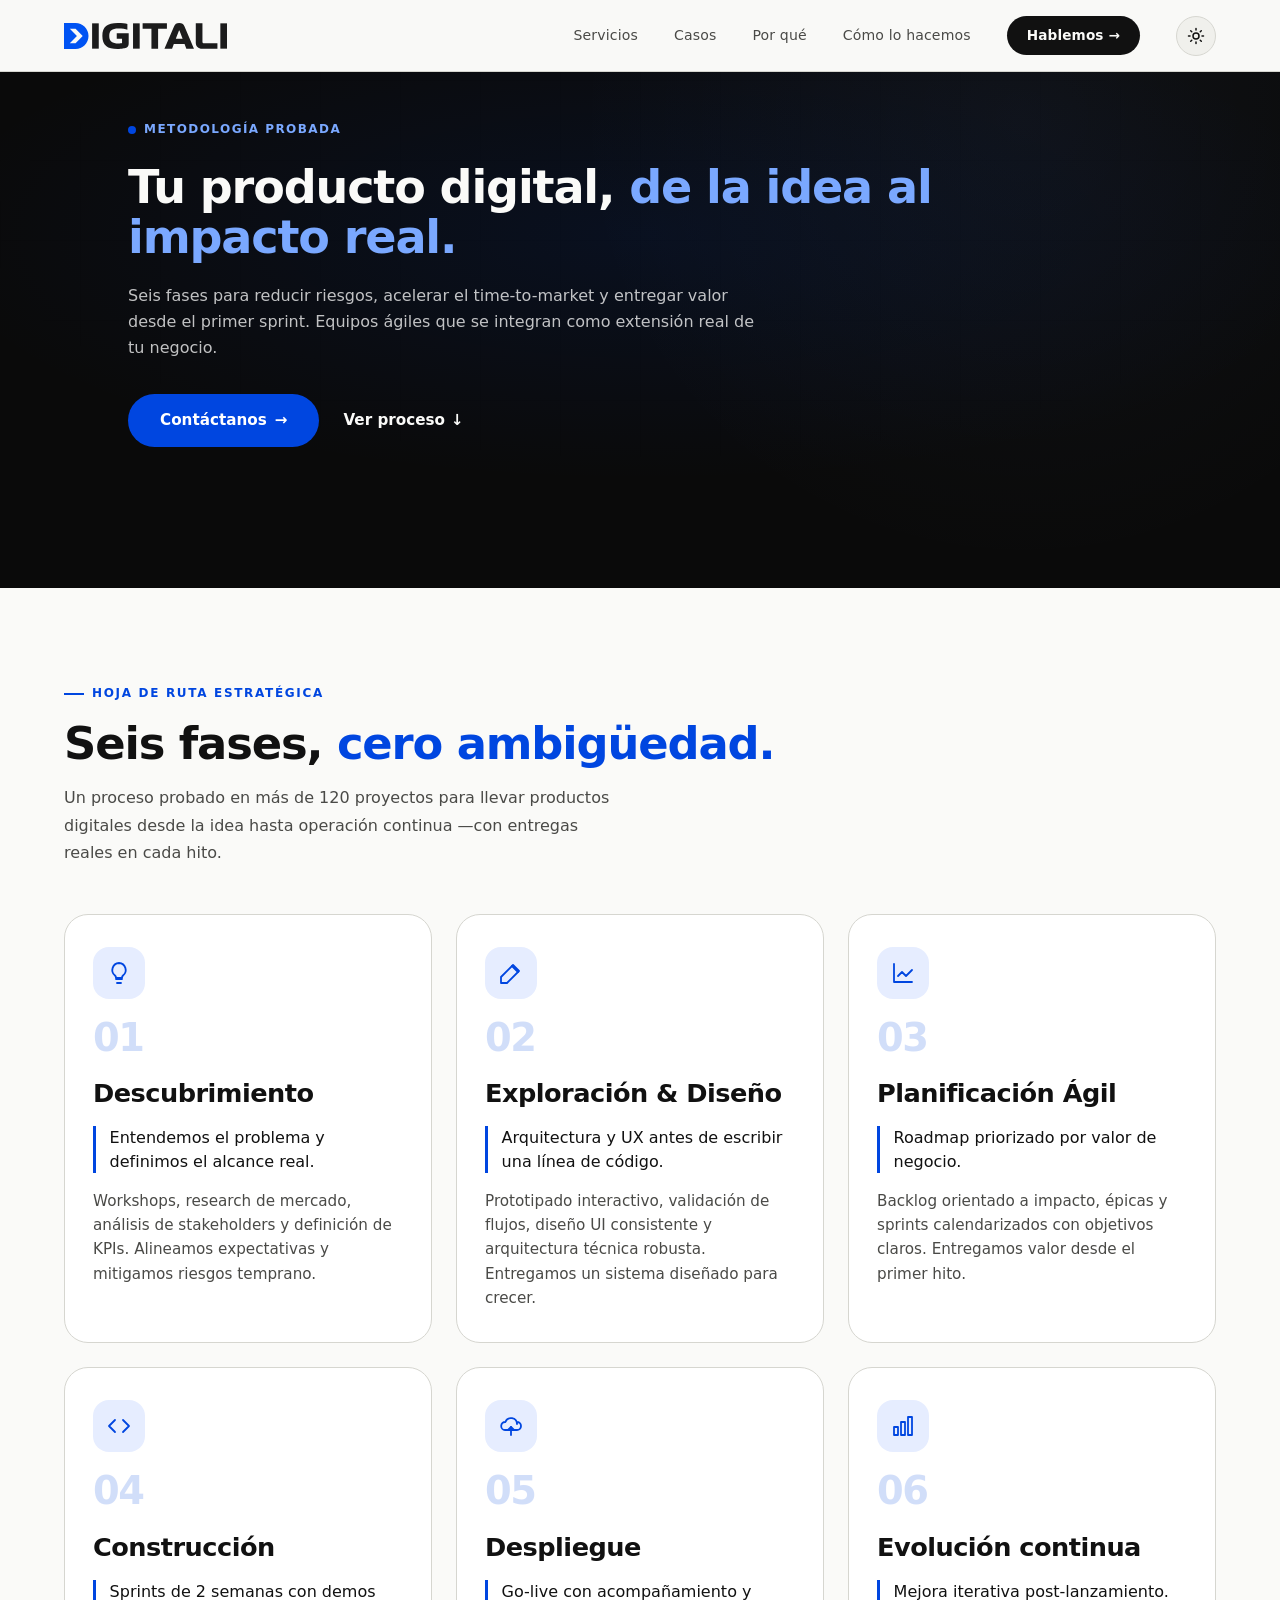
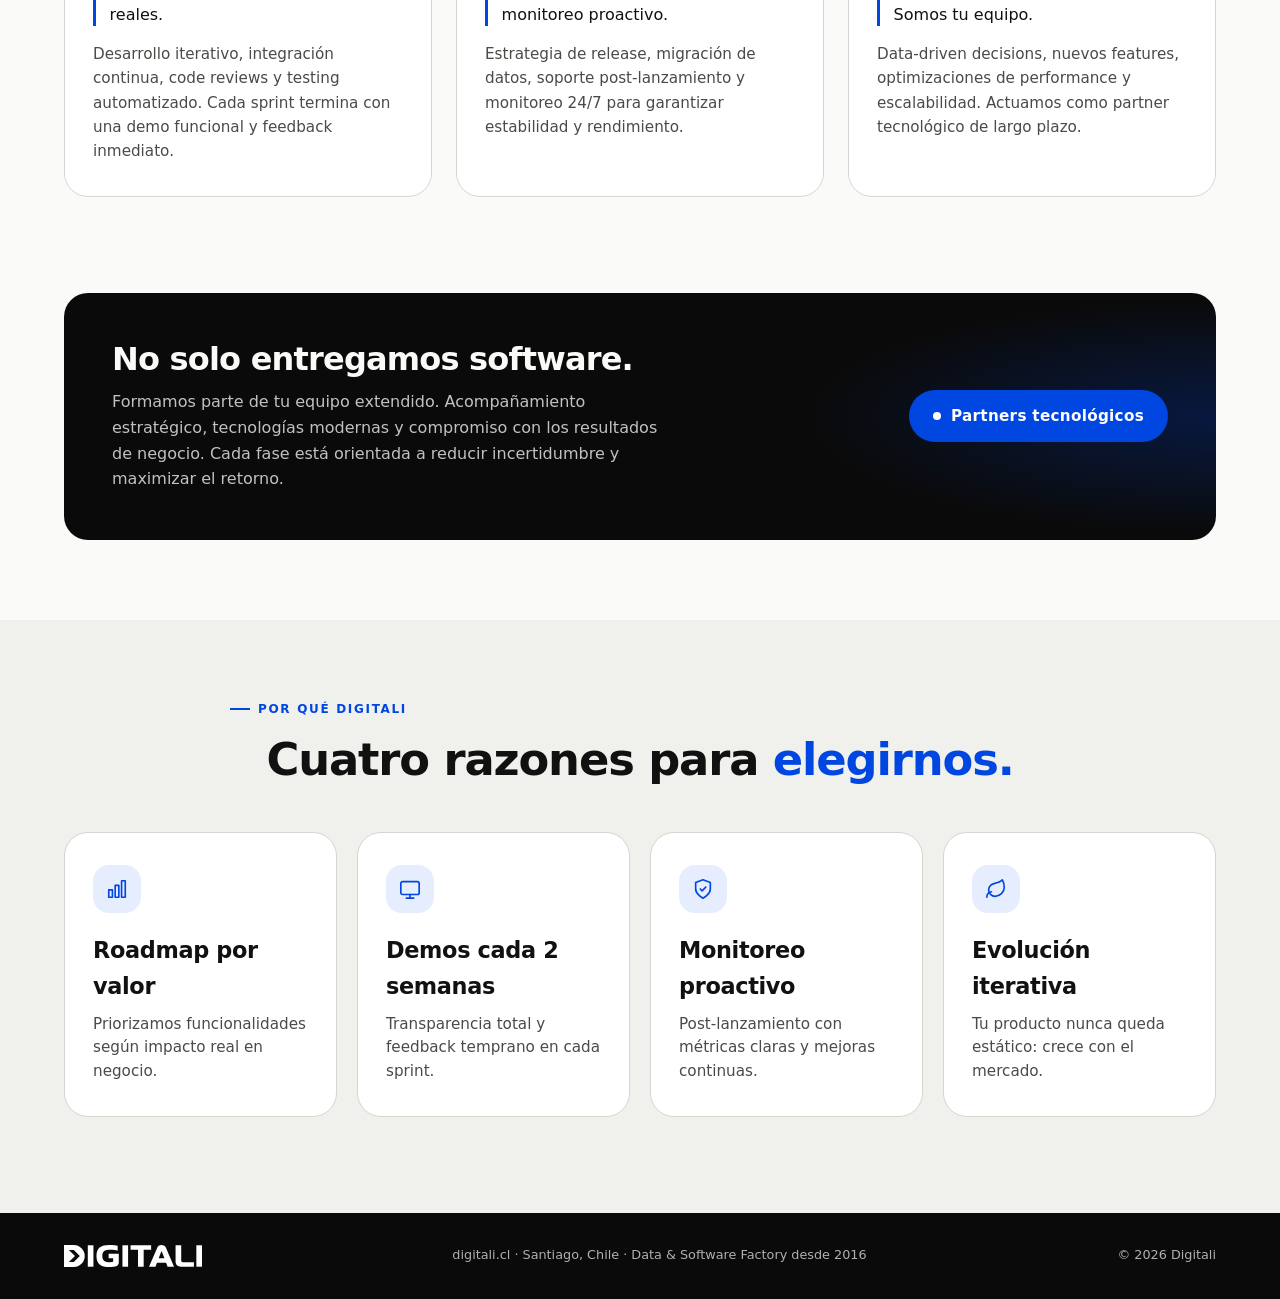
==== how-we-do-it.html @ 553aa3db "add-pages" ====
<!DOCTYPE html>
<html lang="es" data-theme="light">

<head>
  <meta charset="UTF-8">
  <meta name="viewport" content="width=device-width, initial-scale=1.0">

  <title>Cómo lo hacemos · Digitali</title>
  <meta name="description"
    content="Metodología probada de 6 fases para llevar tu producto digital de la idea al impacto real. Reducimos riesgos, aceleramos time-to-market y entregamos valor desde el primer sprint.">
  <meta property="og:title" content="Cómo lo hacemos · Digitali">
  <meta property="og:description"
    content="Seis fases para convertir tu idea en un producto digital escalable, centrado en el usuario y alineado con el negocio.">
  <meta property="og:type" content="website">
  <meta property="og:url" content="https://digitali.cl/how-we-do-it.html">
  <meta property="og:site_name" content="Digitali">
  <meta property="og:locale" content="es_CL">
  <meta property="og:image" content="https://digitali.cl/assets/og-image.png">
  <meta name="twitter:card" content="summary_large_image">
  <meta name="robots" content="index, follow, max-image-preview:large">
  <meta name="theme-color" content="#0046E0">
  <link rel="canonical" href="https://digitali.cl/how-we-do-it.html">

  <script type="application/ld+json">
  {
    "@context": "https://schema.org",
    "@type": "HowTo",
    "name": "Cómo lo hacemos · Digitali",
    "description": "Metodología de 6 fases para llevar productos digitales de la idea al impacto real.",
    "step": [
      { "@type": "HowToStep", "name": "Descubrimiento", "text": "Entendemos el problema y definimos el alcance real." },
      { "@type": "HowToStep", "name": "Exploración & Diseño", "text": "Arquitectura y UX antes de escribir una línea de código." },
      { "@type": "HowToStep", "name": "Planificación Ágil", "text": "Roadmap priorizado por valor de negocio." },
      { "@type": "HowToStep", "name": "Construcción", "text": "Sprints de 2 semanas con demos reales." },
      { "@type": "HowToStep", "name": "Despliegue", "text": "Go-live con acompañamiento y monitoreo proactivo." },
      { "@type": "HowToStep", "name": "Evolución continua", "text": "Mejora iterativa post-lanzamiento." }
    ]
  }
  </script>

  <link rel="preload" as="image" type="image/svg+xml" href="assets/digitali-logo.svg" fetchpriority="high">
  <link rel="stylesheet" href="css/tokens.css">
  <link rel="stylesheet" href="css/style.css">
  <link rel="stylesheet" href="css/vertical.css">
  <link rel="stylesheet" href="css/how-we-do-it.css">
  <link rel="icon" type="image/svg+xml" href="assets/favicon.svg">
</head>

<body>

  <a href="#main" class="skip-link">Saltar al contenido principal</a>

  <!-- Shared nav + mobile menu (injected by js/partials.js) -->
  <div data-include="header"></div>

  <main id="main">

    <!-- BANNER -->
    <section id="method-hero" class="vertical-banner vertical-banner--method" aria-labelledby="vertical-hero-title">
      <div class="vertical-hero-bg" aria-hidden="true"></div>
      <div class="vertical-hero-grid-lines" aria-hidden="true"></div>

      <div class="vertical-hero-content">
        <nav class="vertical-breadcrumb" aria-label="Ruta de navegación">
          <a href="index.html">Inicio</a>
          <span class="vertical-breadcrumb-sep" aria-hidden="true">/</span>
          <span class="vertical-breadcrumb-current" aria-current="page">Cómo lo hacemos</span>
        </nav>

        <div class="vertical-banner-main">
          <span class="vertical-tag">
            <span class="vertical-tag-dot" aria-hidden="true"></span>
            Metodología probada
          </span>
          <h1 id="vertical-hero-title" class="vertical-hero-title">
            Tu producto digital, <em>de la idea al impacto real.</em>
          </h1>
          <p class="vertical-hero-sub">
            Seis fases para reducir riesgos, acelerar el time-to-market y entregar valor desde el
            primer sprint. Equipos ágiles que se integran como extensión real de tu negocio.
          </p>
          <div class="vertical-hero-actions">
            <a href="index.html#cta" class="btn-primary">Contáctanos<span aria-hidden="true"> →</span></a>
            <a href="#method-process" class="btn-ghost">Ver proceso<span aria-hidden="true"> ↓</span></a>
          </div>
        </div>
      </div>
    </section>

    <!-- PROCESS · 6 fases -->
    <section id="method-process" aria-labelledby="method-process-title">
      <div class="method-section-header">
        <div class="section-eyebrow">Hoja de ruta estratégica</div>
        <h2 id="method-process-title" class="section-title">Seis fases, <em>cero ambigüedad.</em></h2>
        <p class="section-sub">Un proceso probado en más de 120 proyectos para llevar productos digitales desde la idea hasta operación continua —con entregas reales en cada hito.</p>
      </div>

      <div class="method-process-grid">
        <article class="method-process-card">
          <div class="method-process-icon" aria-hidden="true">
            <svg viewBox="0 0 24 24" fill="none" stroke="currentColor" stroke-width="1.8" stroke-linecap="round" stroke-linejoin="round">
              <path d="M9 18h6M10 22h4M12 2a7 7 0 0 0-4 12.5c.7.6 1 1.5 1 2.5h6c0-1 .3-1.9 1-2.5A7 7 0 0 0 12 2z"/>
            </svg>
          </div>
          <div class="method-process-num">01</div>
          <h3 class="method-process-title">Descubrimiento</h3>
          <p class="method-process-desc">Entendemos el problema y definimos el alcance real.</p>
          <p class="method-process-detail">Workshops, research de mercado, análisis de stakeholders y definición de KPIs. Alineamos expectativas y mitigamos riesgos temprano.</p>
        </article>

        <article class="method-process-card">
          <div class="method-process-icon" aria-hidden="true">
            <svg viewBox="0 0 24 24" fill="none" stroke="currentColor" stroke-width="1.8" stroke-linecap="round" stroke-linejoin="round">
              <path d="M14 4l6 6-12 12H2v-6L14 4z"/>
              <path d="M13 5l6 6"/>
            </svg>
          </div>
          <div class="method-process-num">02</div>
          <h3 class="method-process-title">Exploración &amp; Diseño</h3>
          <p class="method-process-desc">Arquitectura y UX antes de escribir una línea de código.</p>
          <p class="method-process-detail">Prototipado interactivo, validación de flujos, diseño UI consistente y arquitectura técnica robusta. Entregamos un sistema diseñado para crecer.</p>
        </article>

        <article class="method-process-card">
          <div class="method-process-icon" aria-hidden="true">
            <svg viewBox="0 0 24 24" fill="none" stroke="currentColor" stroke-width="1.8" stroke-linecap="round" stroke-linejoin="round">
              <path d="M3 3v18h18"/>
              <path d="M7 15l4-4 4 4 6-6"/>
            </svg>
          </div>
          <div class="method-process-num">03</div>
          <h3 class="method-process-title">Planificación Ágil</h3>
          <p class="method-process-desc">Roadmap priorizado por valor de negocio.</p>
          <p class="method-process-detail">Backlog orientado a impacto, épicas y sprints calendarizados con objetivos claros. Entregamos valor desde el primer hito.</p>
        </article>

        <article class="method-process-card">
          <div class="method-process-icon" aria-hidden="true">
            <svg viewBox="0 0 24 24" fill="none" stroke="currentColor" stroke-width="1.8" stroke-linecap="round" stroke-linejoin="round">
              <polyline points="16 18 22 12 16 6"/>
              <polyline points="8 6 2 12 8 18"/>
            </svg>
          </div>
          <div class="method-process-num">04</div>
          <h3 class="method-process-title">Construcción</h3>
          <p class="method-process-desc">Sprints de 2 semanas con demos reales.</p>
          <p class="method-process-detail">Desarrollo iterativo, integración continua, code reviews y testing automatizado. Cada sprint termina con una demo funcional y feedback inmediato.</p>
        </article>

        <article class="method-process-card">
          <div class="method-process-icon" aria-hidden="true">
            <svg viewBox="0 0 24 24" fill="none" stroke="currentColor" stroke-width="1.8" stroke-linecap="round" stroke-linejoin="round">
              <path d="M18 10a6 6 0 0 0-11.6-2A4 4 0 0 0 6 16h12a4 4 0 0 0 0-8z"/>
              <polyline points="12 13 12 21"/>
              <polyline points="9 16 12 13 15 16"/>
            </svg>
          </div>
          <div class="method-process-num">05</div>
          <h3 class="method-process-title">Despliegue</h3>
          <p class="method-process-desc">Go-live con acompañamiento y monitoreo proactivo.</p>
          <p class="method-process-detail">Estrategia de release, migración de datos, soporte post-lanzamiento y monitoreo 24/7 para garantizar estabilidad y rendimiento.</p>
        </article>

        <article class="method-process-card">
          <div class="method-process-icon" aria-hidden="true">
            <svg viewBox="0 0 24 24" fill="none" stroke="currentColor" stroke-width="1.8" stroke-linecap="round" stroke-linejoin="round">
              <rect x="3" y="13" width="4" height="8"/>
              <rect x="10" y="8" width="4" height="13"/>
              <rect x="17" y="3" width="4" height="18"/>
            </svg>
          </div>
          <div class="method-process-num">06</div>
          <h3 class="method-process-title">Evolución continua</h3>
          <p class="method-process-desc">Mejora iterativa post-lanzamiento. Somos tu equipo.</p>
          <p class="method-process-detail">Data-driven decisions, nuevos features, optimizaciones de performance y escalabilidad. Actuamos como partner tecnológico de largo plazo.</p>
        </article>
      </div>
    </section>

    <!-- PARTNERS / EXTENDED TEAM -->
    <section id="method-partners" aria-labelledby="method-partners-title">
      <div class="method-partners-card">
        <div class="method-partners-text">
          <h2 id="method-partners-title" class="method-partners-title">
            No solo entregamos software.
          </h2>
          <p class="method-partners-desc">
            Formamos parte de tu equipo extendido. Acompañamiento estratégico, tecnologías modernas y
            compromiso con los resultados de negocio. Cada fase está orientada a reducir incertidumbre
            y maximizar el retorno.
          </p>
        </div>
        <div class="method-partners-badge">
          <span class="method-partners-badge-dot" aria-hidden="true"></span>
          Partners tecnológicos
        </div>
      </div>
    </section>

    <!-- WHY DIGITALI -->
    <section id="method-why" aria-labelledby="method-why-title">
      <div class="method-section-header method-section-header--centered">
        <div class="section-eyebrow">Por qué Digitali</div>
        <h2 id="method-why-title" class="section-title">Cuatro razones para <em>elegirnos.</em></h2>
      </div>

      <div class="method-why-grid">
        <article class="method-why-card">
          <div class="method-why-icon" aria-hidden="true">
            <svg viewBox="0 0 24 24" fill="none" stroke="currentColor" stroke-width="1.8" stroke-linecap="round" stroke-linejoin="round">
              <rect x="3" y="13" width="4" height="8"/>
              <rect x="10" y="8" width="4" height="13"/>
              <rect x="17" y="3" width="4" height="18"/>
            </svg>
          </div>
          <h3 class="method-why-title-card">Roadmap por valor</h3>
          <p class="method-why-desc">Priorizamos funcionalidades según impacto real en negocio.</p>
        </article>

        <article class="method-why-card">
          <div class="method-why-icon" aria-hidden="true">
            <svg viewBox="0 0 24 24" fill="none" stroke="currentColor" stroke-width="1.8" stroke-linecap="round" stroke-linejoin="round">
              <rect x="2" y="4" width="20" height="14" rx="2"/>
              <path d="M8 22h8M12 18v4"/>
            </svg>
          </div>
          <h3 class="method-why-title-card">Demos cada 2 semanas</h3>
          <p class="method-why-desc">Transparencia total y feedback temprano en cada sprint.</p>
        </article>

        <article class="method-why-card">
          <div class="method-why-icon" aria-hidden="true">
            <svg viewBox="0 0 24 24" fill="none" stroke="currentColor" stroke-width="1.8" stroke-linecap="round" stroke-linejoin="round">
              <path d="M12 22s8-4 8-10V5l-8-3-8 3v7c0 6 8 10 8 10z"/>
              <path d="M9 12l2 2 4-4"/>
            </svg>
          </div>
          <h3 class="method-why-title-card">Monitoreo proactivo</h3>
          <p class="method-why-desc">Post-lanzamiento con métricas claras y mejoras continuas.</p>
        </article>

        <article class="method-why-card">
          <div class="method-why-icon" aria-hidden="true">
            <svg viewBox="0 0 24 24" fill="none" stroke="currentColor" stroke-width="1.8" stroke-linecap="round" stroke-linejoin="round">
              <path d="M11 20A7 7 0 0 1 9.8 6.1C15.5 5 17 4.48 19 2c1 2 2 4.18 2 8 0 5.5-4.78 10-10 10z"/>
              <path d="M2 21c0-3 1.85-5.36 5.08-6"/>
            </svg>
          </div>
          <h3 class="method-why-title-card">Evolución iterativa</h3>
          <p class="method-why-desc">Tu producto nunca queda estático: crece con el mercado.</p>
        </article>
      </div>
    </section>

  </main>

  <!-- Shared footer (injected by js/partials.js) -->
  <div data-include="footer"></div>

  <script src="js/partials.js"></script>
  <script src="js/script.js"></script>
</body>

</html>
---- css/tokens.css ----
/* ============================================
   DESIGN TOKENS
   Single source of truth for colors, typography,
   spacing, radii and shadows.
   ============================================ */

/* ── TYPOGRAPHY: Avenir Next con fallback de sistema ── */
@font-face {
  font-family: 'Avenir Next';
  src: local('Avenir Next'), local('AvenirNext-Regular');
  font-weight: 400;
  font-style: normal;
  font-display: swap;
}

@font-face {
  font-family: 'Avenir Next';
  src: local('Avenir Next Medium'), local('AvenirNext-Medium');
  font-weight: 500;
  font-style: normal;
  font-display: swap;
}

@font-face {
  font-family: 'Avenir Next';
  src: local('Avenir Next Demi Bold'), local('AvenirNext-DemiBold');
  font-weight: 600;
  font-style: normal;
  font-display: swap;
}

@font-face {
  font-family: 'Avenir Next';
  src: local('Avenir Next Bold'), local('AvenirNext-Bold');
  font-weight: 700;
  font-style: normal;
  font-display: swap;
}

@font-face {
  font-family: 'Avenir Next';
  src: local('Avenir Next Heavy'), local('AvenirNext-Heavy');
  font-weight: 800;
  font-style: normal;
  font-display: swap;
}

/* ── LIGHT THEME (default) — WCAG AA compliant ── */
:root,
[data-theme="light"] {
  /* Colors · surfaces */
  --bg-primary: #FAFAF8;
  --bg-secondary: #F0F0EC;
  --bg-tertiary: #FFFFFF;
  --bg-inverse: #0A0A0A;
  --bg-inverse-elevated: #1F1F1F;

  /* Colors · text */
  --text-primary: #111111;
  --text-secondary: #4A4A47;
  --text-tertiary: #6D6D69;
  --text-on-inverse: #FAFAF8;
  --text-on-inverse-strong: #FFFFFF;
  --text-on-inverse-faint: rgba(255, 255, 255, 0.75);
  --text-on-inverse-muted: rgba(255, 255, 255, 0.68);
  --text-on-inverse-subtle: rgba(255, 255, 255, 0.65);

  /* Colors · borders */
  --border: #D6D6D0;
  --border-on-inverse: rgba(255, 255, 255, 0.14);
  --border-on-inverse-strong: rgba(255, 255, 255, 0.12);
  --border-on-inverse-soft: rgba(255, 255, 255, 0.08);

  /* Colors · brand */
  --blue: #0046E0;
  --blue-dark: #0035AD;
  --blue-soft: #E6EDFF;
  --blue-on-dark: #7AA8FF;
  --accent-violet: #7C3AED;
  --accent-blue-light: #C9D7FF;

  /* Colors · neutral utilities */
  --white: #FFFFFF;
  --off-white: #FAFAF8;
  --surface-on-inverse: rgba(255, 255, 255, 0.04);
  --surface-on-inverse-hover: rgba(255, 255, 255, 0.06);

  /* Colors · contextual */
  --nav-bg: rgba(250, 250, 248, 0.94);

  /* Shadows */
  --card-shadow: 0 20px 60px rgba(0, 70, 224, 0.08);
  --card-shadow-hover: 0 30px 80px rgba(0, 0, 0, 0.12);

  /* Filters */
  --logo-filter: none;
  --logo-filter-on-dark: brightness(0) invert(1);
  --client-logo-filter: grayscale(1) opacity(0.5);
  --client-logo-filter-hover: grayscale(0) opacity(1);
  --client-logo-blend: multiply;
}

/* ── DARK THEME — WCAG AA compliant ── */
[data-theme="dark"] {
  /* Colors · surfaces */
  --bg-primary: #0D0D0D;
  --bg-secondary: #161616;
  --bg-tertiary: #1A1A1A;
  --bg-inverse: #222222;
  --bg-inverse-elevated: #2C2C2C;

  /* Colors · text */
  --text-primary: #F0F0EE;
  --text-secondary: #B8B8B4;
  --text-tertiary: #8A8A86;
  --text-on-inverse: #F0F0EE;
  --text-on-inverse-strong: #FFFFFF;
  --text-on-inverse-faint: rgba(255, 255, 255, 0.7);
  --text-on-inverse-muted: rgba(255, 255, 255, 0.68);
  --text-on-inverse-subtle: rgba(255, 255, 255, 0.65);

  /* Colors · borders */
  --border: rgba(255, 255, 255, 0.14);
  --border-on-inverse: rgba(255, 255, 255, 0.14);
  --border-on-inverse-strong: rgba(255, 255, 255, 0.12);
  --border-on-inverse-soft: rgba(255, 255, 255, 0.08);

  /* Colors · brand */
  --blue: #236cff;
  --blue-dark: #4070E0;
  --blue-soft: rgba(90, 144, 255, 0.16);
  --blue-on-dark: #7AA8FF;
  --accent-violet: #7C3AED;
  --accent-blue-light: #C9D7FF;

  /* Colors · neutral utilities */
  --white: #FFFFFF;
  --off-white: #FAFAF8;
  --surface-on-inverse: rgba(255, 255, 255, 0.04);
  --surface-on-inverse-hover: rgba(255, 255, 255, 0.06);

  /* Colors · contextual */
  --nav-bg: rgba(13, 13, 13, 0.94);

  /* Shadows */
  --card-shadow: 0 20px 60px rgba(90, 144, 255, 0.1);
  --card-shadow-hover: 0 30px 80px rgba(0, 0, 0, 0.5);

  /* Filters */
  --logo-filter: brightness(0) invert(1);
  --logo-filter-on-dark: brightness(0) invert(1);
  --client-logo-filter: brightness(0) invert(1) opacity(0.55);
  --client-logo-filter-hover: grayscale(0) opacity(1);
  --client-logo-blend: normal;
}

/* ── GLOBAL TOKENS (theme-agnostic) ── */
:root {
  /* Colors · service accents (brand-fixed, intensidad +10%) */
  --service-data: #2D60E0;
  --service-data-soft: #608AE9;
  --service-ai: #8055D4;
  --service-ai-soft: #AB8EE0;
  --service-software: #2D9FB8;
  --service-software-soft: #5BBACE;

  /* Typography · families */
  --font-display: 'Avenir Next', -apple-system, BlinkMacSystemFont, 'Segoe UI', system-ui, sans-serif;
  --font-body: 'Avenir Next', -apple-system, BlinkMacSystemFont, 'Segoe UI', system-ui, sans-serif;

  /* Typography · weights */
  --fw-regular: 400;
  --fw-medium: 500;
  --fw-semibold: 600;
  --fw-bold: 700;
  --fw-heavy: 800;
  --fw-black: 900;

  /* Typography · sizes (modular scale) */
  --fs-3xs: 0.7rem;     /* 11.2px */
  --fs-2xs: 0.72rem;    /* 11.5px */
  --fs-xs: 0.75rem;     /* 12px   */
  --fs-sm: 0.78rem;     /* 12.5px */
  --fs-base-sm: 0.82rem;/* 13.1px */
  --fs-base: 0.95rem;   /* 15.2px */
  --fs-md: 1rem;        /* 16px   */
  --fs-md-lg: 1.05rem;  /* 16.8px */
  --fs-lg: 1.4rem;      /* 22.4px */
  --fs-xl: 1.6rem;      /* 25.6px */
  --fs-2xl: 1.8rem;     /* 28.8px */
  --fs-3xl: 2rem;       /* 32px   */
  --fs-4xl: 2.2rem;     /* 35.2px */
  --fs-5xl: 2.4rem;     /* 38.4px */
  --fs-6xl: 2.8rem;     /* 44.8px */
  --fs-7xl: 4rem;       /* 64px   */
  --fs-8xl: 6rem;       /* 96px   */
  --fs-9xl: 11rem;      /* 176px  */
  --fs-body: 17px;

  /* Typography · fluid display sizes */
  --fs-hero: clamp(3rem, 5vw, 5.5rem);
  --fs-display: clamp(2rem, 3.5vw, 3.2rem);
  --fs-section: clamp(1.5rem, 3vw, 2.5rem);

  /* Typography · line heights */
  --lh-tight: 1;
  --lh-snug: 1.2;
  --lh-base: 1.3;
  --lh-relaxed: 1.6;

  /* Spacing · 8px grid (sub-grid 4px = --space-2xs only) */
  --space-2xs: 4px;   /* 0.5× sub-grid */
  --space-xs:  8px;   /* 1× */
  --space-sm:  16px;  /* 2× */
  --space-md:  16px;  /* 2× (alias) */
  --space-lg:  24px;  /* 3× */
  --space-xl:  32px;  /* 4× */
  --space-2xl: 40px;  /* 5× */
  --space-3xl: 48px;  /* 6× */
  --space-4xl: 56px;  /* 7× */
  --space-5xl: 64px;  /* 8× */
  --space-6xl: 96px;  /* 12× */

  /* Radii · 8px-aligned (4px sub-grid for fine detail) */
  --radius-xs:  4px;
  --radius-sm:  8px;
  --radius-md:  12px;  /* sub-grid */
  --radius-lg:  16px;
  --radius-xl:  16px;  /* alias of lg for legacy callsites */
  --radius-2xl: 24px;
  --radius-3xl: 24px;  /* alias of 2xl for legacy callsites */
  --radius-pill: 9999px;
  --radius-circle: 50%;

  /* Motion · durations */
  --dur-fast: 220ms;
  --dur-base: 320ms;
  --dur-slow: 480ms;
  --dur-xslow: 700ms;

  /* Motion · easings */
  --ease-smooth: cubic-bezier(0.22, 1, 0.36, 1);   /* out-expo, friendly */
  --ease-soft: cubic-bezier(0.16, 1, 0.3, 1);      /* gentler exit */
  --ease-in-out: cubic-bezier(0.65, 0, 0.35, 1);   /* balanced */
  --ease-spring: cubic-bezier(0.34, 1.4, 0.64, 1); /* tamed bounce */

  /* Layout */
  --nav-h: 72px;
  --container-max: 1400px;
  --container-gutter: 5vw;
  --container-pad: max(var(--container-gutter), calc((100% - var(--container-max)) / 2));
}
---- css/style.css ----
/* ============================================
   Design tokens (colors, typography, spacing,
   radii, shadows, font-faces) live in tokens.css
   ============================================ */

*,
*::before,
*::after {
  box-sizing: border-box;
  margin: 0;
  padding: 0;
}

html {
  scroll-behavior: smooth;
  scroll-padding-top: var(--nav-h);
}

body {
  font-family: var(--font-body);
  background: var(--bg-primary);
  color: var(--text-primary);
  font-size: 17px;
  line-height: 1.6;
  overflow-x: hidden;
  transition: background 0.4s var(--ease-smooth), color 0.4s var(--ease-smooth);
  -webkit-font-smoothing: antialiased;
  -moz-osx-font-smoothing: grayscale;
}

p {
  font-size: var(--fs-md);
}

/* ── NAV ── */
nav {
  position: fixed;
  top: 0;
  left: 0;
  right: 0;
  z-index: 100;
  height: var(--nav-h);
  display: flex;
  align-items: center;
  justify-content: space-between;
  padding: 0 var(--container-pad);
  background: var(--nav-bg);
  backdrop-filter: blur(12px);
  border-bottom: 1px solid var(--border);
  transition: background 0.4s var(--ease-smooth), border-color 0.4s var(--ease-smooth);
}

.nav-logo {
  display: flex;
  align-items: center;
  text-decoration: none;
  height: 26px;
}

.nav-logo img {
  height: 100%;
  width: auto;
  filter: var(--logo-filter);
  transition: filter 0.4s var(--ease-smooth);
}

.nav-links {
  display: flex;
  align-items: center;
  gap: 2.25rem;
}

.nav-links a {
  font-size: 0.88rem;
  font-weight: var(--fw-medium);
  color: var(--text-secondary);
  text-decoration: none;
  letter-spacing: 0.01em;
  transition: color 0.32s;
}

.nav-links a:hover {
  color: var(--blue);
}

.nav-cta {
  background: var(--text-primary);
  color: var(--bg-primary) !important;
  padding: 0.55rem 1.25rem;
  border-radius: var(--radius-pill);
  font-size: 0.85rem !important;
  font-weight: var(--fw-semibold) !important;
  transition: background 0.32s !important;
}

.nav-cta:hover {
  background: var(--blue) !important;
  color: var(--white) !important;
}

/* ── THEME TOGGLE ── */
.theme-toggle {
  width: 40px;
  height: 40px;
  border-radius: var(--radius-circle);
  background: var(--bg-secondary);
  border: 1px solid var(--border);
  display: flex;
  align-items: center;
  justify-content: center;
  cursor: pointer;
  transition: border-color 0.32s, transform 0.4s var(--ease-smooth);
  color: var(--text-primary);
  padding: 0;
  flex-shrink: 0;
}

.theme-toggle:hover {
  border-color: var(--blue);
  transform: rotate(20deg);
}

/* ── HAMBURGER MENU ── */
.hamburger {
  display: none;
  flex-direction: column;
  align-items: center;
  justify-content: center;
  gap: 6px;
  width: 40px;
  height: 40px;
  background: transparent;
  border: none;
  cursor: pointer;
  padding: 0;
  flex-shrink: 0;
  z-index: 101;
}

.hamburger span {
  width: 26px;
  height: 2px;
  background-color: var(--text-primary);
  transition: transform 0.36s var(--ease-smooth), opacity 0.36s var(--ease-smooth), background-color 0.36s var(--ease-smooth);
}

.hamburger.active span:nth-child(1) {
  transform: translateY(8px) rotate(45deg);
}

.hamburger.active span:nth-child(2) {
  opacity: 0;
  transform: scaleX(0);
}

.hamburger.active span:nth-child(3) {
  transform: translateY(-8px) rotate(-45deg);
}

/* ── MOBILE MENU OVERLAY ── */
.mobile-menu {
  position: fixed;
  top: var(--nav-h);
  left: 0;
  width: 100%;
  background: var(--nav-bg);
  backdrop-filter: blur(12px);
  z-index: 99;
  display: flex;
  flex-direction: column;
  padding: 2rem var(--container-pad);
  border-bottom: 1px solid var(--border);
  transform: translateY(-100%);
  opacity: 0;
  pointer-events: none;
  transition: transform 0.4s var(--ease-smooth), opacity 0.36s var(--ease-smooth);
}

.mobile-menu.active {
  transform: translateY(0);
  opacity: 1;
  pointer-events: all;
  box-shadow: 0 20px 40px rgba(0, 0, 0, 0.15);
}

.mobile-menu-links {
  display: flex;
  flex-direction: column;
  width: 100%;
}

.mobile-menu-links a {
  width: 100%;
  padding: 1rem 0;
  border-bottom: 1px solid var(--border);
  font-family: var(--font-display);
  font-size: var(--fs-md);
  font-weight: var(--fw-bold);
  text-decoration: none;
  color: var(--text-primary);
  transition: color 0.36s, padding-left 0.36s;
}

.mobile-menu-links a:last-child {
  border-bottom: none;
}

.mobile-menu-footer {
  padding-top: 1.5rem;
  border-top: 1px solid var(--border);
  display: flex;
  align-items: center;
  justify-content: space-between;
  width: 100%;
}

.mobile-menu-footer .nav-cta {
  flex-grow: 1;
  text-align: center;
  padding: 0.8rem 1.25rem;
  width: auto;
  font-size: var(--fs-md)!important;
  text-decoration: none !important;
}

.mobile-menu-links a:hover {
  padding-left: 0.5rem;
  color: var(--blue);
}




.theme-toggle svg {
  width: 18px;
  height: 18px;
}

.theme-toggle .icon-moon {
  display: none;
}

.theme-toggle .icon-sun {
  display: block;
}

[data-theme="dark"] .theme-toggle .icon-moon {
  display: block;
}

[data-theme="dark"] .theme-toggle .icon-sun {
  display: none;
}

/* ── HERO ── */
#hero {
  --hero-container-max: 1800px;
  --hero-container-pad: max(var(--container-gutter), calc((100% - var(--hero-container-max)) / 2));
  position: relative;
  min-height: 100vh;
  padding-top: var(--nav-h);
  display: flex;
  align-items: center;
  overflow: hidden;
  background: var(--bg-inverse);
  transition: background 0.4s var(--ease-smooth);
}

.hero-banner {
  padding-bottom: 0;
}

/* Canvas de fondo full-width con bullets animados */
.hero-canvas {
  position: absolute;
  inset: 0;
  width: 100%;
  height: 100%;
  z-index: 0;
  pointer-events: none;
}

/* Anillos decorativos centrados */
.hero-rings {
  position: absolute;
  top: 50%;
  left: 50%;
  transform: translate(-50%, -50%);
  width: 720px;
  height: 720px;
  z-index: 1;
  pointer-events: none;
  opacity: 0.6;
}

.hero-ring {
  position: absolute;
  border: 1px solid rgba(255, 255, 255, 0.08);
  border-radius: var(--radius-circle);
  animation: spin linear infinite;
}

.hero-ring:nth-child(1) {
  inset: 0;
  animation-duration: 60s;
}

.hero-ring:nth-child(2) {
  inset: 80px;
  animation-duration: 80s;
  animation-direction: reverse;
}

.hero-ring:nth-child(3) {
  inset: 160px;
  animation-duration: 100s;
}

.hero-ring:nth-child(4) {
  inset: 240px;
  animation-duration: 120s;
  animation-direction: reverse;
}

/* Gradiente para legibilidad del texto */
.hero-overlay {
  position: absolute;
  inset: 0;
  z-index: 2;
  background:
    radial-gradient(ellipse 55% 75% at 25% 50%, rgba(10, 10, 10, 0.88) 0%, rgba(10, 10, 10, 0.5) 50%, rgba(10, 10, 10, 0.1) 90%, transparent 100%),
    linear-gradient(180deg, rgba(10, 10, 10, 0.15) 0%, rgba(10, 10, 10, 0.35) 100%);
  pointer-events: none;
  transition: background 0.4s var(--ease-smooth);
}

[data-theme="light"] .hero-overlay {
  background:
    radial-gradient(ellipse 55% 75% at 25% 50%, rgba(10, 10, 10, 0.92) 0%, rgba(10, 10, 10, 0.65) 50%, rgba(10, 10, 10, 0.25) 90%, rgba(10, 10, 10, 0.1) 100%),
    linear-gradient(180deg, rgba(10, 10, 10, 0.2) 0%, rgba(10, 10, 10, 0.4) 100%);
}

/* Contenido del hero (1400px max, sin padding lateral) */
.hero-content {
  position: relative;
  z-index: 3;
  width: 100%;
  max-width: var(--container-max);
  margin: 0 auto;
  display: flex;
  flex-direction: column;
  justify-content: center;
  gap: 3.5rem;
  padding: 8rem 0 4rem;
}

.hero-left {
  display: flex;
  flex-direction: column;
}

.hero-eyebrow {
  display: inline-flex;
  align-items: center;
  gap: 8px;
  font-size: var(--fs-sm);
  font-weight: var(--fw-semibold);
  letter-spacing: 0.12em;
  text-transform: uppercase;
  color: var(--blue-on-dark);
  margin-bottom: 2rem;
}

.hero-eyebrow::before {
  content: '';
  display: block;
  width: 24px;
  height: 2px;
  background: var(--blue-on-dark);
}

.hero-title {
  font-family: var(--font-display);
  font-size: clamp(3rem, 5vw, 5.5rem);
  font-weight: var(--fw-heavy);
  line-height: 1.0;
  letter-spacing: -0.025em;
  margin-bottom: 1.5rem;
  color: var(--text-on-inverse);
}

.hero-title em {
  font-style: normal;
  color: var(--blue-on-dark);
}

.hero-subtitle {
  color: var(--text-on-inverse-faint);
  max-width: 600px;
  line-height: 1.7;
  margin-bottom: 2.5rem;
  font-weight: var(--fw-regular);
  font-size: var(--fs-md-lg);
}

.hero-actions {
  display: flex;
  align-items: center;
  gap: 3rem;
  flex-wrap: wrap;
}

.btn-primary {
  background: var(--blue);
  color: var(--white);
  padding: 0.9rem 2rem;
  border-radius: var(--radius-pill);
  font-weight: var(--fw-semibold);
  font-size: var(--fs-base);
  text-decoration: none;
  transition: background 0.32s, transform 0.32s;
  display: inline-flex;
  align-items: center;
  gap: 8px;
  font-family: var(--font-display);
}

.btn-primary:hover {
  background: var(--blue-dark);
  transform: translateY(-1px);
}

.btn-ghost {
  color: var(--text-on-inverse);
  font-weight: var(--fw-semibold);
  font-size: var(--fs-base);
  text-decoration: none;
  display: inline-flex;
  align-items: center;
  gap: 6px;
  transition: gap 0.32s, color 0.32s;
  font-family: var(--font-display);
}

.btn-ghost:hover {
  gap: 10px;
  color: var(--text-on-inverse-strong);
}

/* Stats: barra horizontal full-width con 4 celdas centradas */
.hero-right {
  width: 100%;
  grid-column: 1 / -1;
  display: flex;
  justify-content: center;
}

.hero-stats {
  display: grid;
  grid-template-columns: repeat(4, 1fr);
  background-color: rgba(255, 255, 255, 0.04);
  border: 1px solid rgba(255, 255, 255, 0.08);
  border-radius: var(--radius-2xl);
  overflow: hidden;
  backdrop-filter: blur(20px);
  -webkit-backdrop-filter: blur(20px);
  width: 100%;
}

.stat-cell {
  padding: 1.75rem 1.25rem;
  text-align: center;
  position: relative;
}

.stat-cell + .stat-cell::before {
  content: '';
  position: absolute;
  left: 0;
  top: 50%;
  transform: translateY(-50%);
  width: 1px;
  height: 60%;
  background: rgba(255, 255, 255, 0.08);
}

.stat-num {
  font-family: var(--font-display);
  font-size: var(--fs-3xl);
  font-weight: var(--fw-heavy);
  color: var(--text-on-inverse);
  line-height: 1;
  margin-bottom: 0.5rem;
  letter-spacing: -0.03em;
}

.stat-num span {
  color: var(--text-on-inverse);
}

.stat-lbl {
  font-size: var(--fs-2xs);
  color: var(--text-on-inverse-faint);
  letter-spacing: 0.1em;
  text-transform: uppercase;
  font-weight: var(--fw-semibold);
}

@keyframes spin {
  to {
    transform: rotate(360deg);
  }
}

/* ── MARQUEE ── */
.marquee-wrap {
  overflow: hidden;
  background: var(--bg-inverse);
  padding: 1rem 0;
  border-top: 1px solid var(--border-on-inverse);
  border-bottom: 1px solid var(--border-on-inverse);
  transition: background 0.4s var(--ease-smooth);
}

.marquee-track {
  display: flex;
  width: max-content;
  animation: marquee 22s linear infinite;
}

.marquee-track:hover {
  animation-play-state: paused;
}

.marquee-item {
  font-family: var(--font-display);
  font-size: var(--fs-md);
  font-weight: var(--fw-semibold);
  letter-spacing: 0.14em;
  text-transform: uppercase;
  color: rgba(255, 255, 255, 0.6);
  padding: 0 2.5rem;
  white-space: nowrap;
}

.marquee-item.accent {
  color: var(--blue);
}

@keyframes marquee {
  to {
    transform: translateX(-50%);
  }
}

/* ── SECTIONS ── */
section {
  padding: 6rem var(--container-pad);
}

.section-eyebrow {
  font-size: var(--fs-xs);
  font-weight: var(--fw-semibold);
  letter-spacing: 0.14em;
  text-transform: uppercase;
  color: var(--blue);
  margin-bottom: 1rem;
  display: flex;
  align-items: center;
  gap: 8px;
}

.section-eyebrow::before {
  content: '';
  width: 20px;
  height: 2px;
  background: var(--blue);
}

.section-title {
  font-family: var(--font-display);
  font-size: clamp(2rem, 3.5vw, 3.2rem);
  font-weight: var(--fw-heavy);
  letter-spacing: -0.025em;
  line-height: 1.1;
  margin-bottom: 1rem;
  color: var(--text-primary);
}

.section-title em {
  font-style: normal;
  color: var(--blue);
}

.section-sub {
  color: var(--text-secondary);
  max-width: 560px;
  font-weight: var(--fw-regular);
  line-height: 1.7;
}

/* ── SERVICES ── */
#services {
  background: var(--bg-primary);
  transition: background 0.4s var(--ease-smooth);
}

.services-header {
  margin-bottom: 4rem;
}

.services-grid {
  display: grid;
  grid-template-columns: repeat(3, 1fr);
  gap: 1.5rem;
}

.service-card {
  --accent: var(--service-data);
  --accent-2: var(--service-data-soft);
  border: 1px solid var(--border);
  border-radius: var(--radius-3xl);
  background: var(--bg-tertiary);
  transition: border-color 0.36s var(--ease-smooth), transform 0.4s cubic-bezier(0.22, 1, 0.36, 1), box-shadow 0.4s var(--ease-smooth), background 0.4s;
  position: relative;
  overflow: hidden;
  display: flex;
  flex-direction: column;
  isolation: isolate;
}

.service-card[data-service="data"] {
  --accent: var(--service-data);
  --accent-2: var(--service-data-soft);
}

.service-card[data-service="ai"] {
  --accent: var(--service-ai);
  --accent-2: var(--service-ai-soft);
}

.service-card[data-service="software"] {
  --accent: var(--service-software);
  --accent-2: var(--service-software-soft);
}

.service-card:hover {
  border-color: color-mix(in srgb, var(--accent) 55%, transparent);
  transform: translateY(-8px);
  box-shadow: 0 24px 60px -20px color-mix(in srgb, var(--accent) 35%, transparent);
}

/* ── MEDIA (top visual zone) ── */
.service-media {
  position: relative;
  height: 220px;
  overflow: hidden;
  border-radius: 20px 20px 0 0;
  background:
    radial-gradient(120% 80% at 30% 20%, color-mix(in srgb, var(--accent-2) 65%, transparent) 0%, transparent 60%),
    radial-gradient(100% 80% at 80% 80%, color-mix(in srgb, var(--accent) 80%, transparent) 0%, transparent 65%),
    linear-gradient(135deg, var(--accent) 0%, color-mix(in srgb, var(--accent) 55%, var(--bg-inverse)) 100%);
}

.service-media::before {
  content: '';
  position: absolute;
  inset: 0;
  background: linear-gradient(180deg, transparent 30%, rgba(0, 0, 0, 0.55) 100%);
  z-index: 2;
  pointer-events: none;
}

.service-media::after {
  content: '';
  position: absolute;
  top: -50%;
  left: -50%;
  width: 200%;
  height: 200%;
  background: linear-gradient(115deg, transparent 35%, rgba(255, 255, 255, 0.18) 50%, transparent 65%);
  transform: translateX(-100%);
  transition: transform 0.9s cubic-bezier(0.22, 1, 0.36, 1);
  z-index: 3;
  pointer-events: none;
}

.service-card:hover .service-media::after {
  transform: translateX(50%);
}

.service-media-orb {
  position: absolute;
  background: rgba(255, 255, 255, 0.12);
  filter: blur(2px);
  z-index: 1;
  animation: serviceFloat 9s ease-in-out infinite;
}

.service-media-orb:nth-child(1) {
  width: 140px;
  height: 140px;
  top: -40px;
  right: -30px;
  background: rgba(255, 255, 255, 0.18);
  animation-delay: 0s;
}

.service-media-orb:nth-child(2) {
  width: 80px;
  height: 80px;
  bottom: -20px;
  left: 20px;
  background: rgba(255, 255, 255, 0.14);
  animation-delay: -3s;
}

.service-media-orb:nth-child(3) {
  width: 50px;
  height: 50px;
  top: 50%;
  left: 50%;
  background: rgba(255, 255, 255, 0.22);
  animation-delay: -6s;
}

/* ── ORB SHAPES por servicio (matchean el ícono superior derecho) ── */
/* Datos (◈) → diamantes rotados */
.service-card[data-service="data"] .service-media-orb {
  border-radius: 8px;
  transform-origin: center;
  animation-name: serviceFloatDiamond;
}

.service-card[data-service="data"] .service-media-orb:nth-child(3) {
  width: 36px;
  height: 36px;
  border-radius: 4px;
}

/* IA (◉) → círculos con anillo interior */
.service-card[data-service="ai"] .service-media-orb {
  border-radius: var(--radius-circle);
  background: transparent;
  box-shadow:
    inset 0 0 0 8px rgba(255, 255, 255, 0.14),
    inset 0 0 0 22px rgba(255, 255, 255, 0.06);
}

.service-card[data-service="ai"] .service-media-orb:nth-child(1) {
  box-shadow:
    inset 0 0 0 12px rgba(255, 255, 255, 0.16),
    inset 0 0 0 28px rgba(255, 255, 255, 0.05);
}

.service-card[data-service="ai"] .service-media-orb:nth-child(3) {
  box-shadow: inset 0 0 0 6px rgba(255, 255, 255, 0.22);
}

/* Software (◧) → cuadrados con esquinas suaves */
.service-card[data-service="software"] .service-media-orb {
  border-radius: 6px;
}

.service-card[data-service="software"] .service-media-orb:nth-child(1) {
  border-radius: 14px;
}

.service-card[data-service="software"] .service-media-orb:nth-child(3) {
  border-radius: 4px;
}

@keyframes serviceFloat {
  0%, 100% {
    transform: translate(0, 0) scale(1);
  }
  50% {
    transform: translate(12px, -16px) scale(1.08);
  }
}

/* Variante para los diamantes (Datos): preserva la rotación 45° */
@keyframes serviceFloatDiamond {
  0%, 100% {
    transform: rotate(45deg) translate(0, 0) scale(1);
  }
  50% {
    transform: rotate(45deg) translate(12px, -16px) scale(1.08);
  }
}

.service-media-icon {
  position: absolute;
  top: 1rem;
  right: 1rem;
  width: 44px;
  height: 44px;
  border-radius: var(--radius-circle);
  background: rgba(255, 255, 255, 0.16);
  backdrop-filter: blur(14px);
  -webkit-backdrop-filter: blur(14px);
  border: 1px solid rgba(255, 255, 255, 0.28);
  display: flex;
  align-items: center;
  justify-content: center;
  font-size: 1.25rem;
  color: var(--white);
  z-index: 4;
  transition: transform 0.45s cubic-bezier(0.22, 1, 0.36, 1), background 0.36s var(--ease-smooth);
}

.service-card:hover .service-media-icon {
  transform: rotate(-12deg) scale(1.1);
  background: rgba(255, 255, 255, 0.26);
}

/* ── MEDIA OVERLAY (title + badge over dark gradient) ── */
.service-media-overlay {
  position: absolute;
  left: 1.5rem;
  right: 1.5rem;
  bottom: 1.25rem;
  z-index: 4;
  display: flex;
  align-items: flex-end;
  justify-content: space-between;
  gap: 0.75rem;
}

.service-name {
  font-family: var(--font-display);
  font-size: 1.5rem;
  font-weight: var(--fw-bold);
  margin: 0;
  letter-spacing: -0.02em;
  color: var(--white);
  line-height: 1.15;
  text-shadow: 0 2px 12px rgba(0, 0, 0, 0.25);
  transition: transform 0.36s cubic-bezier(0.22, 1, 0.36, 1);
}

.service-card:hover .service-name {
  transform: translateY(-2px);
}

/* ── BODY ── */
.service-body {
  padding: 1.5rem 1.75rem 1.5rem;
  display: flex;
  flex-direction: column;
  flex: 1;
}

.service-desc {
  color: var(--text-secondary);
  line-height: 1.6;
  margin: 0 0 1.25rem;
  font-weight: var(--fw-regular);
  font-size: var(--fs-md);
}

.service-tags {
  display: flex;
  flex-wrap: wrap;
  gap: 6px;
  margin-bottom: 1.5rem;
}

.tag {
  font-size: var(--fs-2xs);
  font-weight: var(--fw-medium);
  letter-spacing: 0.04em;
  background: var(--bg-secondary);
  color: var(--text-secondary);
  padding: 5px 11px;
  border-radius: var(--radius-pill);
  border: 1px solid var(--border);
  transition: background 0.32s var(--ease-smooth), color 0.32s var(--ease-smooth), border-color 0.32s var(--ease-smooth), transform 0.32s var(--ease-smooth);
}

.service-card:hover .tag {
  border-color: color-mix(in srgb, var(--accent) 30%, var(--border));
}

.tag:hover {
  background: color-mix(in srgb, var(--accent) 12%, var(--bg-secondary));
  color: var(--accent);
  border-color: color-mix(in srgb, var(--accent) 50%, transparent);
  transform: translateY(-1px);
}

/* ── CTA ── */
.service-cta {
  margin-top: auto;
  align-self: flex-end;
  display: inline-flex;
  align-items: center;
  gap: 0.65rem;
  padding: 0.55rem 0.55rem 0.55rem 1.1rem;
  border-radius: var(--radius-pill);
  background: var(--bg-secondary);
  color: var(--text-primary);
  font-family: var(--font-display);
  font-size: 0.9rem;
  font-weight: var(--fw-semibold);
  text-decoration: none;
  letter-spacing: 0.01em;
  border: 1px solid var(--border);
  cursor: pointer;
  transition: background 0.36s var(--ease-smooth), color 0.36s var(--ease-smooth), border-color 0.36s var(--ease-smooth);
}

.service-cta-label {
  position: relative;
  z-index: 1;
}

.service-cta-icon {
  width: 32px;
  height: 32px;
  border-radius: var(--radius-circle);
  background: var(--text-primary);
  color: var(--bg-primary);
  display: inline-flex;
  align-items: center;
  justify-content: center;
  flex-shrink: 0;
  transition: background 0.36s var(--ease-smooth), color 0.36s var(--ease-smooth), transform 0.4s cubic-bezier(0.22, 1, 0.36, 1);
}

.service-cta-icon svg {
  width: 14px;
  height: 14px;
}

.service-cta:hover {
  background: var(--accent);
  color: var(--white);
  border-color: var(--accent);
}

.service-cta:hover .service-cta-icon {
  background: var(--white);
  color: var(--accent);
  transform: translateX(4px);
}

.service-cta:focus-visible {
  outline: 2px solid var(--accent);
  outline-offset: 3px;
}

@media (prefers-reduced-motion: reduce) {
  .service-media-orb {
    animation: none;
  }

  .service-card,
  .service-media-icon,
  .service-badge,
  .service-name,
  .service-cta,
  .service-cta-icon,
  .service-media::after {
    transition: none;
  }
}

/* ── HOW ── */
#how {
  background: var(--bg-inverse);
  transition: background 0.4s var(--ease-smooth);
}

#how .section-title {
  color: var(--off-white);
}

#how .section-title em,
#how .section-eyebrow {
  color: var(--blue-on-dark);
}

#how .section-eyebrow::before {
  background: var(--blue-on-dark);
}

#how .section-sub {
  color: rgba(250, 250, 248, 0.72);
}

/* ── HOW · adaptive flow ── */
.how-header {
  position: relative;
  z-index: 2;
}

.how-cta {
  position: relative;
  z-index: 2;
  display: flex;
  justify-content: center;
  margin-top: 3rem;
}

.how-tag {
  display: inline-flex;
  align-items: center;
  gap: 0.55rem;
  margin-top: 1.5rem;
  padding: 0.5rem 1rem;
  border-radius: var(--radius-pill);
  border: 1px solid rgba(255, 255, 255, 0.28);
  background: rgba(255, 255, 255, 0.08);
  color: var(--off-white);
  font-size: var(--fs-base-sm);
  font-weight: var(--fw-semibold);
  letter-spacing: 0.01em;
  backdrop-filter: blur(8px);
  -webkit-backdrop-filter: blur(8px);
}

.how-tag-dot {
  width: 7px;
  height: 7px;
  border-radius: var(--radius-circle);
  background: var(--blue);
  box-shadow: 0 0 0 0 var(--blue);
  animation: howPulse 2s ease-out infinite;
}

@keyframes howPulse {
  0% { box-shadow: 0 0 0 0 color-mix(in srgb, var(--blue) 60%, transparent); }
  70% { box-shadow: 0 0 0 8px transparent; }
  100% { box-shadow: 0 0 0 0 transparent; }
}

.steps-flow {
  position: relative;
  margin-top: 4rem;
  display: flex;
  flex-wrap: nowrap;
  justify-content: center;
  align-items: stretch;
  gap: 0.85rem;
  padding: 1.5rem 1rem;
  background-image:
    radial-gradient(rgba(255, 255, 255, 0.09) 1px, transparent 1px);
  background-size: 22px 22px;
  background-position: 0 0;
  border-radius: var(--radius-3xl);
  border: 1px solid rgba(255, 255, 255, 0.18);
  isolation: isolate;
  overflow: hidden;
}

.steps-flow-glow {
  position: absolute;
  width: 420px;
  height: 420px;
  border-radius: var(--radius-circle);
  filter: blur(80px);
  opacity: 0.55;
  z-index: 0;
  pointer-events: none;
}

.steps-flow-glow {
  opacity: 0.32;
}

.steps-flow-glow-1 {
  background: var(--blue);
  top: -120px;
  left: -120px;
  animation: howGlowDrift1 14s ease-in-out infinite alternate;
}

.steps-flow-glow-2 {
  background: var(--accent-violet);
  bottom: -140px;
  right: -120px;
  opacity: 0.24;
  animation: howGlowDrift2 18s ease-in-out infinite alternate;
}

@keyframes howGlowDrift1 {
  0% { transform: translate(0, 0) scale(1); }
  100% { transform: translate(80px, 60px) scale(1.15); }
}

@keyframes howGlowDrift2 {
  0% { transform: translate(0, 0) scale(1); }
  100% { transform: translate(-100px, -60px) scale(1.1); }
}

.step-chip {
  position: relative;
  z-index: 1;
  flex: 1 1 0;
  min-width: 0;
  display: flex;
  /* outer wrapper: animated by FLIP shuffle (transform) */
}

.step-chip-inner {
  background: rgba(255, 255, 255, 0.09);
  border: 1px solid rgba(255, 255, 255, 0.22);
  border-radius: 18px;
  padding: 1.25rem 1rem;
  backdrop-filter: blur(8px);
  -webkit-backdrop-filter: blur(8px);
  transition: border-color 0.36s var(--ease-smooth), background 0.36s var(--ease-smooth), box-shadow 0.36s var(--ease-smooth);
  animation: stepFloat 5.6s ease-in-out infinite;
  animation-delay: 0s;
  will-change: transform;
  flex: 1;
  width: 100%;
  display: flex;
  flex-direction: column;
}

/* Cada chip arranca ~1s desfasado del anterior y usa una duración única
   (todos coprimos entre sí) para que sus picos nunca coincidan
   simultáneamente: jamás se mueven al unísono. */
.step-chip:nth-child(1) .step-chip-inner { animation-delay: 0s;    animation-duration: 5.6s; }
.step-chip:nth-child(2) .step-chip-inner { animation-delay: -1.05s; animation-duration: 6.3s; }
.step-chip:nth-child(3) .step-chip-inner { animation-delay: -2s;   animation-duration: 5.85s; }
.step-chip:nth-child(4) .step-chip-inner { animation-delay: -2.95s; animation-duration: 6.7s; }
.step-chip:nth-child(5) .step-chip-inner { animation-delay: -3.85s; animation-duration: 6.1s; }
.step-chip:nth-child(6) .step-chip-inner { animation-delay: -4.7s; animation-duration: 7s; }
.step-chip:nth-child(7) .step-chip-inner { animation-delay: -5.5s; animation-duration: 5.85s; }
.step-chip:nth-child(8) .step-chip-inner { animation-delay: -6.4s; animation-duration: 7.2s; }

@keyframes stepFloat {
  0%, 100% { transform: translateY(0); }
  50% { transform: translateY(-5px); }
}

.step-chip-inner:hover {
  border-color: color-mix(in srgb, var(--blue) 75%, transparent);
  background: rgba(0, 80, 255, 0.14);
  box-shadow: 0 16px 40px -12px rgba(0, 80, 255, 0.5);
}

.step-chip-head {
  display: flex;
  align-items: center;
  justify-content: space-between;
  margin-bottom: 1rem;
}

.step-chip-num {
  font-family: var(--font-display);
  font-size: var(--fs-sm);
  font-weight: var(--fw-bold);
  letter-spacing: 0.08em;
  color: var(--accent-blue-light);
  padding: 4px 10px;
  border-radius: var(--radius-pill);
  background: color-mix(in srgb, var(--blue) 30%, transparent);
  border: 1px solid color-mix(in srgb, var(--blue) 60%, transparent);
}

.step-chip-pulse {
  position: relative;
  width: 8px;
  height: 8px;
  border-radius: var(--radius-circle);
  background: var(--blue);
}

.step-chip-pulse::after {
  content: '';
  position: absolute;
  inset: -4px;
  border-radius: var(--radius-circle);
  border: 1px solid var(--blue);
  animation: stepPing 2.4s ease-out infinite;
}

@keyframes stepPing {
  0% { transform: scale(0.6); opacity: 1; }
  100% { transform: scale(2.2); opacity: 0; }
}

.step-chip-name {
  font-family: var(--font-display);
  font-size: var(--fs-md-lg);
  font-weight: var(--fw-bold);
  color: var(--off-white);
  margin: 0 0 0.5rem;
  letter-spacing: -0.01em;
  line-height: 1.25;
}

.step-chip-desc {
  color: rgba(255, 255, 255, 0.88);
  line-height: 1.55;
  font-size: var(--fs-md);
  font-weight: var(--fw-regular);
  margin: 0;
}

/* shuffle (FLIP) state — pause float while sliding */
.steps-flow.is-shuffling .step-chip-inner {
  animation-play-state: paused;
}

@media (prefers-reduced-motion: reduce) {
  .steps-flow-glow,
  .step-chip-inner,
  .step-chip-pulse::after,
  .how-tag-dot {
    animation: none !important;
  }
}

/* ── STEPS FLOW · responsive ── */
@media (max-width: 1024px) {
  .steps-flow {
    flex-wrap: wrap;
    gap: 1rem;
  }

  .step-chip {
    flex: 1 1 calc(33.333% - 1rem);
    min-width: 200px;
  }
}

@media (max-width: 720px) {
  .step-chip {
    flex: 1 1 100%;
  }
}

/* ── ACHIEVEMENTS / CLIENTES Y LOGROS (NUEVA) ── */
#achievements {
  background: var(--bg-primary);
  transition: background 0.4s var(--ease-smooth);
}

.achievements-header {
  display: grid;
  grid-template-columns: 1fr 1fr;
  gap: 4rem;
  align-items: end;
  margin-bottom: 5rem;
}

.achievements-header-right {
  font-size: var(--fs-md);
  color: var(--text-secondary);
  line-height: 1.7;
  max-width: 480px;
  justify-self: end;
}

/* Grid de números grandes animados */
.achievements-numbers {
  display: grid;
  grid-template-columns: repeat(4, 1fr);
  gap: 0;
  border-top: 1px solid var(--border);
  border-bottom: 1px solid var(--border);
  margin-bottom: 5rem;
}

.achievement-cell {
  padding: 2rem 1.5rem;
  border-right: 1px solid var(--border);
  text-align: left;
  position: relative;
  overflow: hidden;
}

.achievement-cell:last-child {
  border-right: none;
}

.achievement-cell::before {
  content: '';
  position: absolute;
  top: 0;
  left: 0;
  right: 0;
  height: 3px;
  background: var(--blue);
  transform: scaleX(0);
  transform-origin: left;
  transition: transform 0.7s var(--ease-smooth);
}

.achievement-cell.in-view::before {
  transform: scaleX(1);
}

.achievement-number {
  font-family: var(--font-display);
  font-size: clamp(1.5rem, 3vw, 2.5rem);
  font-weight: var(--fw-heavy);
  line-height: 1;
  letter-spacing: -0.04em;
  color: var(--text-primary);
  margin-bottom: 0.85rem;
  display: flex;
  align-items: baseline;
}

.achievement-number .prefix,
.achievement-number .suffix {
  color: var(--blue);
}

.achievement-number .num {
  color: var(--text-primary);
}

.achievement-label {
  font-size: var(--fs-sm);
  color: var(--text-tertiary);
  letter-spacing: 0.08em;
  text-transform: uppercase;
  font-weight: var(--fw-semibold);
  line-height: 1.4;
}

/* Highlights grid */
.highlights-grid {
  display: grid;
  grid-template-columns: repeat(3, 1fr);
  gap: 1.5rem;
  margin-bottom: 5rem;
  overflow: visible;
}

.highlight-card {
  background: var(--bg-tertiary);
  border: 1px solid var(--border);
  border-radius: var(--radius-2xl);
  padding: 2rem;
  transition: border-color 0.36s, transform 0.45s cubic-bezier(0.34, 1.56, 0.64, 1), box-shadow 0.36s var(--ease-smooth), background 0.4s;
  position: relative;
  overflow: hidden;
}

.highlight-card::before {
  content: '';
  position: absolute;
  inset: 0;
  background: linear-gradient(135deg, var(--blue-soft) 0%, transparent 60%);
  opacity: 0;
  transition: opacity 0.36s var(--ease-smooth);
  pointer-events: none;
  z-index: 0;
}

.highlight-card::after {
  content: '';
  position: absolute;
  top: 0;
  left: -100%;
  width: 55%;
  height: 100%;
  background: linear-gradient(
    105deg,
    transparent 25%,
    rgba(255, 255, 255, 0.07) 50%,
    transparent 75%
  );
  transform: skewX(-15deg);
  transition: left 0.55s var(--ease-smooth);
  pointer-events: none;
  z-index: 2;
}

.highlight-card:hover {
  border-color: var(--blue);
  transform: translateY(-14px) scale(1.02);
  box-shadow:
    0 0 0 1px var(--blue),
    0 20px 40px rgba(0, 70, 224, 0.18),
    0 50px 90px rgba(0, 70, 224, 0.08);
}

.highlight-card:hover::before {
  opacity: 1;
}

.highlight-card:hover::after {
  left: 160%;
}

.highlight-icon {
  position: absolute;
  bottom: -2.5rem;
  right: -0.5rem;
  font-family: var(--font-display);
  font-weight: var(--fw-black);
  font-size: var(--fs-9xl);
  letter-spacing: -0.06em;
  line-height: 1;
  color: var(--blue);
  opacity: 0.07;
  pointer-events: none;
  user-select: none;
  transition: opacity 0.36s, transform 0.5s cubic-bezier(0.34, 1.56, 0.64, 1);
}

.highlight-card:hover .highlight-icon {
  opacity: 0.18;
  transform: scale(1.15) translate(4px, 4px) rotate(-2deg);
}

.highlight-value {
  font-family: var(--font-display);
  font-size: var(--fs-4xl);
  font-weight: var(--fw-heavy);
  color: var(--blue);
  letter-spacing: -0.03em;
  margin-bottom: 0.5rem;
  line-height: 1;
  position: relative;
  z-index: 1;
}

.highlight-text {
  color: var(--text-secondary);
  line-height: 1.55;
  font-weight: var(--fw-regular);
  position: relative;
  z-index: 1;
}

/* Clients band */
.clients-band-title {
  font-size: var(--fs-sm);
  font-weight: var(--fw-semibold);
  letter-spacing: 0.14em;
  text-transform: uppercase;
  color: var(--text-tertiary);
  margin-bottom: 2rem;
  text-align: center;
}

.clients-wall {
  display: grid;
  grid-template-columns: repeat(4, 1fr);
  gap: 1px;
  background: var(--border);
  border: 1px solid var(--border);
  border-radius: var(--radius-xl);
  overflow: hidden;
}

.client-tile {
  background: var(--bg-tertiary);
  padding: 2.5rem 2rem;
  min-height: 148px;
  display: flex;
  flex-direction: column;
  align-items: center;
  justify-content: center;
  gap: 0.85rem;
  transition: background 0.32s;
  text-decoration: none;
  position: relative;
  overflow: hidden;
}

.client-tile-bg {
  position: absolute;
  inset: 0;
  background-size: cover;
  background-position: center;
  opacity: 0;
  transform: scale(1.06);
  transition: opacity 0.45s var(--ease-smooth), transform 0.45s var(--ease-smooth);
  z-index: 0;
  pointer-events: none;
}

/* Overlay oscuro integrado en el mismo elemento */
.client-tile-bg::after {
  content: '';
  position: absolute;
  inset: 0;
  background: rgba(0, 0, 0, 0.52);
}

.client-tile:hover .client-tile-bg {
  opacity: 1;
  transform: scale(1);
}

.client-tile img {
  width: 110px;
  height: auto;
  max-height: 44px;
  object-fit: contain;
  display: block;
  filter: var(--client-logo-filter);
  mix-blend-mode: var(--client-logo-blend);
  transition: filter 0.45s var(--ease-smooth);
  position: relative;
  z-index: 1;
  pointer-events: none;
}

.client-tile:has(.client-tile-bg):not(.client-tile--gourmet):not(.client-tile--gatek):hover img {
  filter: brightness(0) invert(1);
  mix-blend-mode: normal;
}

/* Gatek: two SVG variants stacked — default (full-color, monochromized)
   and hover (white square with letter cutouts). */
.client-tile--gatek .gatek-logo {
  width: 56px;
  height: 56px;
  display: block;
  position: absolute;
  top: 50%;
  left: 50%;
  transform: translate(-50%, -50%);
  z-index: 1;
  pointer-events: none;
  transition: opacity 0.45s var(--ease-smooth), transform 0.45s var(--ease-smooth);
}

.client-tile--gatek .gatek-logo--default {
  filter: var(--client-logo-filter);
}

.client-tile--gatek .gatek-square {
  fill: #007DFF;
}

.client-tile--gatek .gatek-letters path,
.client-tile--gatek .gatek-letters polygon {
  fill: var(--white);
}

.client-tile--gatek .gatek-logo--hover {
  opacity: 0;
}

.client-tile--gatek .gatek-cutout {
  fill: var(--white);
}

.client-tile--gatek:hover .gatek-logo--default {
  opacity: 0;
}

.client-tile--gatek:hover .gatek-logo--hover {
  opacity: 1;
  transform: translate(-50%, -50%) scale(1.06);
}

/* Dark theme: el filtro monocromo aplasta el logo a un blanco plano sin
   detalle. Usamos la variante recortada (white square + letter cutouts)
   como default a 0.55 de opacidad para que coincida con el aspecto gris
   atenuado del resto de logos. En hover sube a opacidad 1. */
[data-theme="dark"] .client-tile--gatek .gatek-logo--default {
  opacity: 0;
}

[data-theme="dark"] .client-tile--gatek .gatek-logo--hover {
  opacity: 0.55;
}

[data-theme="dark"] .client-tile--gatek:hover .gatek-logo--hover {
  opacity: 1;
}

/* Gourmet: swap entre logo normal y negativo */
.logo-swap {
  position: relative;
  z-index: 1;
  width: 110px;
  height: 44px;
  display: flex;
  align-items: center;
  justify-content: center;
}

.logo-swap img {
  position: absolute;
  width: 110px;
  max-height: 44px;
  object-fit: contain;
  transition: opacity 0.45s var(--ease-smooth);
}

.logo-swap .logo-hover {
  opacity: 0;
  filter: none;
  mix-blend-mode: normal;
}

.client-tile--gourmet:hover .logo-swap .logo-default {
  opacity: 0;
}

.client-tile--gourmet:hover .logo-swap .logo-hover {
  opacity: 1;
}

/* Dark theme: use the negative (white) variant as the default,
   since the original gourmet logo washes out under the dark filter */
[data-theme="dark"] .client-tile--gourmet .logo-swap .logo-default {
  opacity: 0;
}

[data-theme="dark"] .client-tile--gourmet .logo-swap .logo-hover {
  opacity: 0.65;
  filter: none;
  mix-blend-mode: normal;
}

[data-theme="dark"] .client-tile--gourmet:hover .logo-swap .logo-hover {
  opacity: 1;
}


.client-tile--wordmark .client-tile-wordmark {
  font-family: var(--font-display);
  font-size: var(--fs-xl);
  font-weight: var(--fw-heavy);
  letter-spacing: -0.03em;
  color: var(--text-secondary);
  opacity: 0.4;
  transition: opacity 0.36s;
  position: relative;
  z-index: 2;
}

.client-tile--wordmark:hover .client-tile-wordmark {
  opacity: 0.75;
}

.client-tile--cta {
  background: var(--bg-inverse);
  cursor: pointer;
  gap: 0.5rem;
  transition: background 0.32s var(--ease-smooth);
}

.client-tile--cta:hover {
  background: var(--blue);
}

/* Light theme · fondo gris (en lugar del negro sólido) para suavizar
   el contraste sin perder presencia. Dark theme conserva el comportamiento
   original (--bg-inverse → blue en hover). */
[data-theme="light"] .client-tile--cta {
  background: var(--bg-secondary);
}

[data-theme="light"] .client-tile--cta:hover {
  background: var(--blue);
}

[data-theme="light"] .client-tile--cta .client-tile-cta-text {
  color: var(--text-primary);
}

[data-theme="light"] .client-tile--cta:hover .client-tile-cta-text {
  color: var(--white);
}

[data-theme="light"] .client-tile--cta .client-tile-cta-arrow {
  color: var(--blue);
}

[data-theme="light"] .client-tile--cta:hover .client-tile-cta-arrow {
  color: var(--white);
}

/* ── MOBILE / TOUCH DEVICES: alternativa al hover ──
   En táctil :hover no funciona (o queda pegado). Mostramos el estado
   "hover" como default para que el usuario vea siempre la card rica. */
@media (hover: none) and (pointer: coarse) {
  /* Standard tiles · bg visible + logo en blanco */
  .client-tile:has(.client-tile-bg) .client-tile-bg {
    opacity: 1;
    transform: scale(1);
  }

  .client-tile:has(.client-tile-bg):not(.client-tile--gourmet):not(.client-tile--gatek) img {
    filter: brightness(0) invert(1);
    mix-blend-mode: normal;
  }

  /* Gourmet · variante negativa siempre visible */
  .client-tile--gourmet .logo-swap .logo-default { opacity: 0; }
  .client-tile--gourmet .logo-swap .logo-hover { opacity: 1; }

  /* Gatek · variante recortada siempre visible (light: opacity 1, dark: 1) */
  .client-tile--gatek .gatek-logo--default { opacity: 0; }
  .client-tile--gatek .gatek-logo--hover { opacity: 1; }
  [data-theme="dark"] .client-tile--gatek .gatek-logo--hover { opacity: 1; }

  /* Wordmark · texto a opacidad alta */
  .client-tile--wordmark .client-tile-wordmark { opacity: 0.75; }

  /* CTA · estado activo (azul lleno) */
  .client-tile--cta,
  [data-theme="light"] .client-tile--cta {
    background: var(--blue);
  }

  .client-tile--cta .client-tile-cta-text,
  [data-theme="light"] .client-tile--cta .client-tile-cta-text {
    color: var(--white);
  }

  .client-tile--cta .client-tile-cta-arrow,
  [data-theme="light"] .client-tile--cta .client-tile-cta-arrow {
    color: var(--white);
    transform: translateX(4px);
  }
}

.client-tile-cta-text {
  font-family: var(--font-display);
  font-size: var(--fs-base);
  font-weight: var(--fw-semibold);
  letter-spacing: -0.02em;
  color: var(--text-on-inverse);
  text-align: center;
  line-height: 1.25;
  transition: color 0.32s;
  position: relative;
  z-index: 2;
}

.client-tile-cta-arrow {
  font-size: var(--fs-lg);
  color: var(--blue-on-dark);
  transition: transform 0.32s, color 0.32s;
  position: relative;
  z-index: 2;
}

.client-tile--cta:hover .client-tile-cta-arrow {
  transform: translateX(4px);
  color: rgba(255, 255, 255, 0.7);
}

/* ── CASES ── */
#cases {
  background: var(--bg-secondary);
  transition: background 0.4s var(--ease-smooth);
}

.cases-grid {
  display: grid;
  grid-template-columns: repeat(3, 1fr);
  gap: 1.5rem;
  margin-top: 3.5rem;
}

.case-card {
  border-radius: var(--radius-2xl);
  overflow: hidden;
  border: 1px solid var(--border);
  transition: transform 0.32s, box-shadow 0.32s, background 0.4s;
  background: var(--bg-tertiary);
}

.case-card:hover {
  transform: translateY(-6px);
  box-shadow: var(--card-shadow-hover);
}

.case-header {
  background: var(--bg-inverse);
  padding: 2rem 2rem 1.5rem;
  transition: background 0.4s var(--ease-smooth);
}

[data-theme="dark"] .case-card {
  background: var(--bg-inverse);
  border-color: rgba(255, 255, 255, 0.08);
}

[data-theme="dark"] .case-header {
  background: var(--bg-inverse-elevated);
  border-bottom: 1px solid rgba(255, 255, 255, 0.08);
}

[data-theme="dark"] .metric {
  background: rgba(255, 255, 255, 0.04);
}

[data-theme="dark"] .case-metrics {
  background: rgba(255, 255, 255, 0.08);
}

[data-theme="dark"] .metric-lbl {
  color: rgba(255, 255, 255, 0.68);
}

[data-theme="dark"] .cap-tag {
  border-color: rgba(255, 255, 255, 0.12);
  color: rgba(255, 255, 255, 0.78);
}

.case-industry {
  font-size: var(--fs-3xs);
  font-weight: var(--fw-bold);
  letter-spacing: 0.12em;
  text-transform: uppercase;
  color: var(--blue-on-dark);
  margin-bottom: 0.75rem;
}

.case-client {
  font-family: var(--font-display);
  font-size: var(--fs-lg);
  font-weight: var(--fw-heavy);
  color: var(--off-white);
  letter-spacing: -0.025em;
  margin-bottom: 0.5rem;
}

.case-project {
  font-size: var(--fs-md);
  color: rgba(255, 255, 255, 0.72);
  font-weight: var(--fw-regular);
}

.case-body {
  padding: 1.75rem 2rem;
}

.case-metrics {
  display: grid;
  grid-template-columns: 1fr 1fr;
  gap: 1px;
  background: var(--border);
  border-radius: var(--radius-lg);
  overflow: hidden;
  margin-bottom: 1.5rem;
}

.metric {
  background: var(--bg-secondary);
  padding: 0.85rem 1rem;
  text-align: center;
}

.metric-val {
  font-family: var(--font-display);
  font-size: var(--fs-lg);
  font-weight: var(--fw-heavy);
  color: var(--blue);
  line-height: 1;
  margin-bottom: 0.25rem;
  letter-spacing: -0.02em;
}

.metric-lbl {
  font-size: var(--fs-3xs);
  color: var(--text-tertiary);
  letter-spacing: 0.04em;
  font-weight: var(--fw-medium);
}

.case-caps {
  display: flex;
  flex-wrap: wrap;
  gap: 6px;
}

.cap-tag {
  font-size: var(--fs-3xs);
  font-weight: var(--fw-medium);
  letter-spacing: 0.03em;
  border: 1px solid var(--border);
  color: var(--text-secondary);
  padding: 3px 10px;
  border-radius: var(--radius-pill);
}

/* ── WHY ── */
#why {
  background: var(--bg-primary);
  display: grid;
  grid-template-columns: 1fr 1fr;
  gap: 6rem;
  align-items: center;
  transition: background 0.4s var(--ease-smooth);
}

.reasons-list {
  margin-top: 3rem;
  display: flex;
  flex-direction: column;
  gap: 0;
}

.reason {
  display: grid;
  grid-template-columns: 60px 1fr;
  gap: 1.25rem;
  align-items: start;
  padding: 1.75rem 0;
  border-bottom: 1px solid var(--border);
}

.reason:first-child {
  border-top: 1px solid var(--border);
}

.reason-num {
  font-family: var(--font-display);
  font-size: var(--fs-xs);
  font-weight: var(--fw-bold);
  color: var(--blue);
  letter-spacing: 0.1em;
  padding-top: 3px;
}

.reason-title {
  font-family: var(--font-display);
  font-size: var(--fs-md-lg);
  font-weight: var(--fw-bold);
  margin-bottom: 0.35rem;
  letter-spacing: -0.015em;
  color: var(--text-primary);
}

.reason-desc {
  color: var(--text-secondary);
  font-weight: var(--fw-regular);
  line-height: 1.6;
}

.why-right {
  background: var(--bg-inverse);
  border-radius: var(--radius-3xl);
  padding: 3.5rem;
  display: flex;
  flex-direction: column;
  justify-content: space-between;
  min-height: 500px;
  transition: background 0.4s var(--ease-smooth);
}

.quote-mark {
  font-family: var(--font-display);
  font-size: var(--fs-8xl);
  line-height: 0.8;
  color: var(--blue-on-dark);
  font-weight: var(--fw-heavy);
  margin-bottom: 1.5rem;
}

.quote-text {
  font-family: var(--font-display);
  font-size: var(--fs-xl);
  font-weight: var(--fw-bold);
  color: var(--off-white);
  line-height: 1.3;
  letter-spacing: -0.02em;
}

.quote-source {
  font-size: var(--fs-base-sm);
  color: rgba(255, 255, 255, 0.65);
  font-weight: var(--fw-medium);
  margin-top: 2rem;
  letter-spacing: 0.06em;
  text-transform: uppercase;
}

.why-numbers {
  display: grid;
  grid-template-columns: 1fr 1fr;
  gap: 1px;
  background: rgba(255, 255, 255, 0.08);
  border-radius: var(--radius-xl);
  overflow: hidden;
  margin-top: 2rem;
}

.why-num-cell {
  background: rgba(255, 255, 255, 0.04);
  padding: 1.25rem;
  text-align: center;
}

.why-num-val {
  font-family: var(--font-display);
  font-size: var(--fs-3xl);
  font-weight: var(--fw-heavy);
  color: var(--off-white);
  line-height: 1;
  margin-bottom: 0.25rem;
  letter-spacing: -0.03em;
}

.why-num-val span {
  color: var(--blue-on-dark);
}

.why-num-lbl {
  font-size: var(--fs-3xs);
  color: rgba(255, 255, 255, 0.68);
  letter-spacing: 0.04em;
  font-weight: var(--fw-medium);
}

/* ── CTA ── */
#cta {
  background: var(--blue);
  padding: 8rem var(--container-pad);
  text-align: center;
  position: relative;
  overflow: hidden;
}

#cta::before {
  content: '';
  position: absolute;
  top: 50%;
  left: 50%;
  width: 22vw;
  height: 22vw;
  transform: translate(-50%, -50%);
  background-image: url("data:image/svg+xml;utf8,<svg xmlns='http://www.w3.org/2000/svg' viewBox='0 0 22.56 24'><path fill='rgba(255,255,255,0.06)' d='M19.045 3.51584C16.8783 1.34358 13.8817 0 10.5733 0H0V24H10.5733C17.19 24 22.5558 18.6265 22.5558 12.0004C22.5558 8.68737 21.2142 5.68893 19.045 3.51667V3.51584ZM10.6442 18.589H5.32833L11.9083 11.9996L5.32833 5.4102H10.6442L17.2242 11.9996L10.6442 18.589Z'/></svg>");
  background-repeat: no-repeat;
  background-position: center;
  background-size: contain;
  pointer-events: none;
}

#cta .section-title {
  color: var(--white);
  position: relative;
}

#cta .section-sub {
  color: rgba(255, 255, 255, 0.75);
  margin: 0 auto 3rem;
  position: relative;
}

.btn-white {
  background: var(--white);
  color: var(--blue);
  padding: 1rem 2.5rem;
  border-radius: var(--radius-pill);
  font-weight: var(--fw-semibold);
  font-size: var(--fs-md);
  text-decoration: none;
  display: inline-flex;
  align-items: center;
  gap: 8px;
  transition: transform 0.32s, box-shadow 0.32s;
  position: relative;
  font-family: var(--font-display);
}

.btn-white:hover {
  transform: translateY(-2px);
  box-shadow: 0 12px 40px rgba(0, 0, 0, 0.2);
}

/* ── CTA FORM ── */
.cta-form {
  position: relative;
  z-index: 1;
  margin: 3rem auto 0;
  max-width: 720px;
  display: flex;
  flex-direction: column;
  gap: 1.25rem;
  text-align: left;
}

.cta-form-row {
  display: grid;
  grid-template-columns: 1fr 1fr;
  gap: 1.25rem;
}

.cta-field {
  display: flex;
  flex-direction: column;
  gap: 0.5rem;
}

.cta-field--full {
  grid-column: 1 / -1;
}

.cta-field label {
  font-family: var(--font-display);
  font-size: var(--fs-xs);
  font-weight: var(--fw-semibold);
  letter-spacing: 0.08em;
  text-transform: uppercase;
  color: var(--white);
}

.cta-field input,
.cta-field textarea {
  width: 100%;
  font-family: var(--font-body);
  font-size: var(--fs-md);
  font-weight: var(--fw-regular);
  color: var(--white);
  background: rgba(255, 255, 255, 0.08);
  border: 1px solid rgba(255, 255, 255, 0.18);
  border-radius: var(--radius-lg);
  padding: 0.85rem 1rem;
  transition: background 0.32s var(--ease-smooth), border-color 0.32s var(--ease-smooth), box-shadow 0.32s var(--ease-smooth);
  -webkit-appearance: none;
  appearance: none;
}

.cta-field textarea {
  resize: vertical;
  min-height: 120px;
  line-height: 1.5;
}

.cta-field input::placeholder,
.cta-field textarea::placeholder {
  color: rgba(255, 255, 255, 0.55);
}

.cta-field input:hover,
.cta-field textarea:hover {
  background: rgba(255, 255, 255, 0.12);
  border-color: rgba(255, 255, 255, 0.28);
}

.cta-field input:focus-visible,
.cta-field textarea:focus-visible {
  outline: none;
  background: rgba(255, 255, 255, 0.14);
  border-color: var(--white);
  box-shadow: 0 0 0 3px rgba(255, 255, 255, 0.18);
}

.cta-field input:invalid:not(:placeholder-shown),
.cta-field textarea:invalid:not(:placeholder-shown) {
  border-color: rgba(255, 200, 200, 0.6);
}

.cta-form-submit {
  margin-top: 0.75rem;
  align-self: center;
  border: none;
  cursor: pointer;
  font-family: var(--font-display);
}

.cta-contacts {
  display: flex;
  justify-content: center;
  gap: 3rem;
  margin-top: 3.5rem;
  flex-wrap: wrap;
  position: relative;
}

.contact-person {
  text-align: left;
  background: rgba(255, 255, 255, 0.12);
  border-radius: var(--radius-xl);
  padding: 1.25rem 1.75rem;
  min-width: 240px;
}

.contact-name {
  font-family: var(--font-display);
  font-size: var(--fs-md);
  font-weight: var(--fw-bold);
  color: var(--white);
  margin-bottom: 0.25rem;
}

.contact-info {
  font-size: var(--fs-base-sm);
  color: rgba(255, 255, 255, 0.7);
  font-weight: var(--fw-regular);
}

.contact-info a {
  color: rgba(255, 255, 255, 0.9);
  text-decoration: none;
}

.contact-info a:hover {
  color: var(--white);
}

/* ── FOOTER ── */
footer {
  background: var(--bg-inverse);
  color: rgba(255, 255, 255, 0.68);
  padding: 2rem var(--container-pad);
  display: flex;
  align-items: center;
  justify-content: space-between;
  font-size: 0.8rem;
  transition: background 0.4s var(--ease-smooth);
  flex-wrap: wrap;
  gap: 1rem;
}

.footer-logo {
  height: 22px;
  display: flex;
  align-items: center;
}

.footer-logo img {
  height: 100%;
  width: auto;
  filter: var(--logo-filter-on-dark);
}

/* ── ANIMATIONS ── */
.reveal {
  opacity: 0;
  transform: translateY(24px);
  transition: opacity 0.65s var(--ease-smooth), transform 0.65s var(--ease-smooth);
}

.reveal.visible {
  opacity: 1;
  transform: translateY(0);
}

.reveal-delay-1 {
  transition-delay: 0.1s;
}

.reveal-delay-2 {
  transition-delay: 0.2s;
}

.reveal-delay-3 {
  transition-delay: 0.3s;
}

.reveal-delay-4 {
  transition-delay: 0.4s;
}

/* ── RESPONSIVE ── */
@media (max-width: 1100px) {
  .nav-links {
    gap: 1.5rem;
  }
}

@media (max-width: 1024px) {
  .hero-content {
    gap: 3rem;
    padding: 6rem 0 3rem;
  }

  .hero-rings {
    width: 500px;
    height: 500px;
  }

  .services-grid {
    grid-template-columns: 1fr 1fr;
  }

  #why {
    grid-template-columns: 1fr;
    gap: 3rem;
  }

  .cases-grid {
    grid-template-columns: 1fr 1fr;
  }

  .achievements-header {
    grid-template-columns: 1fr;
    gap: 2rem;
  }

  .achievements-header-right {
    justify-self: start;
  }

  .achievements-numbers {
    grid-template-columns: 1fr 1fr;
  }

  .achievement-cell:nth-child(2) {
    border-right: none;
  }

  .achievement-cell:nth-child(1),
  .achievement-cell:nth-child(2) {
    border-bottom: 1px solid var(--border);
  }

  .highlights-grid {
    grid-template-columns: 1fr;
  }

  .clients-wall {
    grid-template-columns: repeat(3, 1fr);
  }

}

/* Switch to hamburger nav earlier (≤880px) to avoid the cramped state
   between ~720–840px where nav-links collide with the logo. */
@media (max-width: 880px) {
  .hamburger {
    display: flex;
  }

  .nav-links a:not(.nav-cta) {
    display: none;
  }

  .nav-links .nav-cta {
    display: none;
  }
}

@media (max-width: 720px) {
  .services-grid,
  .cases-grid {
    grid-template-columns: 1fr;
  }

  .service-media {
    height: 190px;
  }

  .service-name {
    font-size: 1.35rem;
  }

  .service-cta {
    align-self: stretch;
    justify-content: space-between;
  }

  .service-body {
    padding: 1.5rem 1.5rem 1.25rem;
  }

  .achievements-numbers {
    grid-template-columns: 1fr;
  }

  .achievement-cell {
    border-right: none;
    border-bottom: 1px solid var(--border);
  }

  .achievement-cell:last-child {
    border-bottom: none;
  }

  .clients-wall {
    grid-template-columns: repeat(2, 1fr);
  }

  .cta-form-row {
    grid-template-columns: 1fr;
  }

}

@media (max-width: 480px) {
  section {
    padding: 3rem 5vw;
  }

  .hero-content {
    padding: 5rem 0 3rem;
  }

  .hero-title {
    font-size: var(--fs-5xl);
  }

  .hero-rings {
    width: 360px;
    height: 360px;
  }

  .hero-stats {
    grid-template-columns: repeat(2, 1fr);
  }

  .stat-cell + .stat-cell::before {
    display: none;
  }

  .stat-cell {
    padding: 1.25rem 1rem;
    border-right: 1px solid rgba(255, 255, 255, 0.08);
    border-bottom: 1px solid rgba(255, 255, 255, 0.08);
  }

  .stat-cell:nth-child(2n) {
    border-right: none;
  }

  .stat-cell:nth-last-child(-n+2) {
    border-bottom: none;
  }

  .stat-num {
    font-size: var(--fs-2xl);
  }

  .why-right {
    padding: 2.5rem 1.5rem;
    min-height: auto;
  }

  .quote-mark {
    font-size: var(--fs-7xl);
    margin-bottom: 1rem;
  }

  .quote-text {
    font-size: 1.3rem;
  }

  .why-numbers {
    grid-template-columns: 1fr;
  }

  .cta-contacts {
    gap: 1.5rem;
    flex-direction: column;
  }

  .contact-person {
    width: 100%;
  }

  .btn-primary,
  .btn-ghost,
  .btn-white {
    width: 100%;
    justify-content: center;
  }

  .hero-actions {
    flex-direction: column;
    align-items: stretch;
  }

  .nav-links {
    gap: 1rem;
  }

  .nav-cta {
    padding: 0.45rem 1rem;
    font-size: 0.8rem !important;
  }

  .nav-logo img {
    height: 20px;
  }
}

@media (max-height: 858px) and (min-width: 1025px) {
  .hero-content {
    padding: 4rem 0 2.5rem;
  }

  .hero-title {
    font-size: var(--fs-6xl);
    margin-bottom: 1.5rem;
  }

  .hero-subtitle {
    margin-bottom: 1.5rem;
  }

  .stat-cell {
    padding: 1.25rem 1rem;
  }

  .stat-num {
    font-size: var(--fs-3xl);
  }
}
/* ── SCROLL HINT (floating) ── */
.scroll-hint {
  position: fixed;
  left: 50%;
  bottom: 1.75rem;
  transform: translateX(-50%);
  z-index: 90;
  display: inline-flex;
  align-items: center;
  gap: 0.65rem;
  padding: 0.55rem 0.55rem 0.55rem 1rem;
  border-radius: var(--radius-pill);
  background: var(--nav-bg);
  backdrop-filter: blur(12px);
  -webkit-backdrop-filter: blur(12px);
  border: 1px solid var(--border);
  color: var(--text-primary);
  text-decoration: none;
  font-family: var(--font-display);
  font-size: var(--fs-base-sm);
  font-weight: var(--fw-medium);
  letter-spacing: 0.02em;
  box-shadow: 0 8px 24px rgba(0, 0, 0, 0.08);
  opacity: 1;
  transition: opacity 0.4s var(--ease-smooth), transform 0.4s var(--ease-smooth), background 0.36s, border-color 0.36s;
  animation: scrollHintIn 0.6s cubic-bezier(0.22, 1, 0.36, 1) 1.2s backwards;
}

.scroll-hint:hover {
  border-color: var(--blue);
}

.scroll-hint.is-hidden {
  opacity: 0;
  transform: translate(-50%, 24px);
  pointer-events: none;
  visibility: hidden;
}

.scroll-hint-mouse {
  width: 22px;
  height: 34px;
  border-radius: var(--radius-lg);
  border: 1.5px solid var(--text-primary);
  display: inline-flex;
  justify-content: center;
  padding-top: 5px;
  flex-shrink: 0;
}

.scroll-hint-wheel {
  width: 2px;
  height: 6px;
  border-radius: var(--radius-xs);
  background: var(--text-primary);
  animation: scrollHintWheel 1.6s cubic-bezier(0.65, 0, 0.35, 1) infinite;
}

@keyframes scrollHintWheel {
  0% {
    transform: translateY(0);
    opacity: 0;
  }
  20% {
    opacity: 1;
  }
  80% {
    opacity: 1;
  }
  100% {
    transform: translateY(12px);
    opacity: 0;
  }
}

@keyframes scrollHintIn {
  from {
    opacity: 0;
    transform: translate(-50%, 24px);
  }
  to {
    opacity: 1;
    transform: translate(-50%, 0);
  }
}

@media (max-width: 480px) {
  .scroll-hint {
    bottom: 1.25rem;
    padding: 0.45rem 0.45rem 0.45rem 0.85rem;
    font-size: var(--fs-xs);
  }

  .scroll-hint-mouse {
    width: 18px;
    height: 28px;
  }
}

@media (prefers-reduced-motion: reduce) {
  .scroll-hint,
  .scroll-hint-wheel {
    animation: none;
  }
}

/* ── ACCESSIBILITY (WCAG AA) ── */

/* Skip link */
.skip-link {
  position: absolute;
  top: -100px;
  left: 1rem;
  z-index: 1000;
  padding: 0.75rem 1.25rem;
  background: var(--text-primary);
  color: var(--bg-primary);
  text-decoration: none;
  font-family: var(--font-display);
  font-weight: var(--fw-semibold);
  border-radius: var(--radius-md);
  transition: top 0.32s var(--ease-smooth);
}

.skip-link:focus {
  top: 1rem;
  outline: 3px solid var(--blue);
  outline-offset: 2px;
}

/* Visually hidden (sr-only) */
.sr-only {
  position: absolute;
  width: 1px;
  height: 1px;
  padding: 0;
  margin: -1px;
  overflow: hidden;
  clip: rect(0, 0, 0, 0);
  white-space: nowrap;
  border: 0;
}

/* Global focus indicator (WCAG 2.4.7 / 2.4.11) */
*:focus {
  outline: none;
}

a:focus-visible,
button:focus-visible,
[tabindex]:focus-visible,
.service-card:focus-visible,
.client-tile:focus-visible {
  outline: 3px solid var(--blue);
  outline-offset: 3px;
  border-radius: var(--radius-sm);
}

.theme-toggle:focus-visible,
.hamburger:focus-visible {
  outline: 3px solid var(--blue);
  outline-offset: 4px;
}

.nav-cta:focus-visible,
.btn-primary:focus-visible,
.btn-ghost:focus-visible,
.btn-white:focus-visible,
.service-cta:focus-visible,
.scroll-hint:focus-visible {
  outline: 3px solid var(--blue);
  outline-offset: 3px;
}

/* Hamburger sizing is defined alongside .theme-toggle (40×40) so both
   controls match visually. WCAG 2.5.5 AA target (24×24) is satisfied. */

/* Reduced motion (WCAG 2.3.3) */
@media (prefers-reduced-motion: reduce) {
  *,
  *::before,
  *::after {
    animation-duration: 0.01ms !important;
    animation-iteration-count: 1 !important;
    transition-duration: 0.01ms !important;
    scroll-behavior: auto !important;
  }

  .marquee-track {
    animation: none !important;
    transform: none !important;
  }

  .reveal {
    opacity: 1 !important;
    transform: none !important;
  }
}
---- css/vertical.css ----
/* ============================================
   VERTICAL · Shared styles for secondary pages
   Banner, breadcrumb, vertical-tag, capability strip, stats strip,
   and overview grid — themed via --vertical-accent custom properties.
   ============================================ */

/* ── Accent theming · set per page via modifier class ── */
.vertical-banner--data {
  --vertical-accent: var(--service-data);
  --vertical-accent-soft: var(--service-data-soft);
}
.vertical-banner--ai {
  --vertical-accent: var(--service-ai);
  --vertical-accent-soft: var(--service-ai-soft);
}
.vertical-banner--software {
  --vertical-accent: var(--service-software);
  --vertical-accent-soft: var(--service-software-soft);
}
.vertical-banner--method {
  --vertical-accent: var(--blue);
  --vertical-accent-soft: var(--blue-on-dark);
}

/* Match the accent on overview sections that follow the banner */
[data-vertical="data"] { --vertical-accent: var(--service-data); --vertical-accent-soft: var(--service-data-soft); }
[data-vertical="ai"] { --vertical-accent: var(--service-ai); --vertical-accent-soft: var(--service-ai-soft); }
[data-vertical="software"] { --vertical-accent: var(--service-software); --vertical-accent-soft: var(--service-software-soft); }
[data-vertical="method"] { --vertical-accent: var(--blue); --vertical-accent-soft: var(--blue-on-dark); }

/* ── BANNER (secondary page header) ── */
.vertical-banner {
  position: relative;
  padding-top: var(--nav-h);
  display: flex;
  align-items: stretch;
  overflow: hidden;
  background: var(--bg-inverse);
  transition: background 0.4s var(--ease-smooth);
  border-bottom: 1px solid rgba(255, 255, 255, 0.06);
}

[data-theme="light"] .vertical-banner {
  border-bottom-color: rgba(0, 0, 0, 0.06);
}

.vertical-hero-bg {
  position: absolute;
  inset: 0;
  z-index: 0;
  background:
    radial-gradient(ellipse 80% 60% at 50% 40%, color-mix(in srgb, var(--vertical-accent) 14%, transparent) 0%, transparent 70%),
    radial-gradient(circle at 80% 20%, color-mix(in srgb, var(--vertical-accent-soft) 8%, transparent) 0%, transparent 40%);
}

[data-theme="light"] .vertical-hero-bg {
  background:
    radial-gradient(ellipse 80% 60% at 50% 40%, color-mix(in srgb, var(--vertical-accent) 10%, transparent) 0%, transparent 70%),
    radial-gradient(circle at 80% 20%, color-mix(in srgb, var(--vertical-accent-soft) 5%, transparent) 0%, transparent 40%);
}

.vertical-hero-grid-lines {
  position: absolute;
  inset: 0;
  z-index: 1;
  background-image:
    linear-gradient(rgba(255, 255, 255, 0.025) 1px, transparent 1px),
    linear-gradient(90deg, rgba(255, 255, 255, 0.025) 1px, transparent 1px);
  background-size: 80px 80px;
  mask-image: radial-gradient(ellipse 80% 60% at 50% 40%, rgba(0, 0, 0, 0.5) 0%, transparent 70%);
  -webkit-mask-image: radial-gradient(ellipse 80% 60% at 50% 40%, rgba(0, 0, 0, 0.5) 0%, transparent 70%);
}

[data-theme="light"] .vertical-hero-grid-lines {
  background-image:
    linear-gradient(rgba(0, 0, 0, 0.04) 1px, transparent 1px),
    linear-gradient(90deg, rgba(0, 0, 0, 0.04) 1px, transparent 1px);
}

.vertical-hero-content {
  position: relative;
  z-index: 3;
  width: 100%;
  max-width: var(--container-max);
  margin: 0 auto;
  padding: 3rem var(--container-pad) 2.75rem;
  display: flex;
  flex-direction: column;
  gap: 2.5rem;
}

/* ── Breadcrumb ── */
.vertical-breadcrumb {
  display: flex;
  align-items: center;
  gap: 0.6rem;
  font-size: var(--fs-sm);
  font-weight: var(--fw-medium);
  color: var(--text-on-inverse-faint);
}
.vertical-breadcrumb a {
  color: var(--text-on-inverse-faint);
  text-decoration: none;
  transition: color 0.32s;
}
.vertical-breadcrumb a:hover { color: var(--vertical-accent-soft); }
.vertical-breadcrumb-sep { opacity: 0.45; }
.vertical-breadcrumb-current { color: var(--text-on-inverse); }

/* ── Main banner content ── */
.vertical-banner-main {
  display: flex;
  flex-direction: column;
  max-width: 820px;
}

.vertical-tag {
  display: inline-flex;
  align-items: center;
  gap: 0.5rem;
  font-size: var(--fs-xs);
  font-weight: var(--fw-semibold);
  letter-spacing: 0.12em;
  text-transform: uppercase;
  color: var(--vertical-accent-soft);
  margin-bottom: 1.5rem;
  width: fit-content;
}

.vertical-tag-dot {
  width: 8px;
  height: 8px;
  border-radius: var(--radius-circle);
  background: var(--vertical-accent);
  box-shadow: 0 0 0 0 var(--vertical-accent);
  animation: verticalPulse 2s ease-out infinite;
}

@keyframes verticalPulse {
  0%   { box-shadow: 0 0 0 0 color-mix(in srgb, var(--vertical-accent) 60%, transparent); }
  70%  { box-shadow: 0 0 0 10px transparent; }
  100% { box-shadow: 0 0 0 0 transparent; }
}

.vertical-hero-title {
  font-family: var(--font-display);
  font-size: clamp(2rem, 3.6vw, 3.5rem);
  font-weight: var(--fw-heavy);
  line-height: 1.08;
  letter-spacing: -0.025em;
  color: var(--text-on-inverse);
  margin-bottom: 1.25rem;
}
.vertical-hero-title em { font-style: normal; color: var(--vertical-accent-soft); }

.vertical-hero-sub {
  color: var(--text-on-inverse-faint);
  max-width: 640px;
  line-height: 1.65;
  font-size: var(--fs-md);
  font-weight: var(--fw-regular);
  margin-bottom: 2rem;
}

.vertical-hero-actions {
  display: flex;
  align-items: center;
  gap: 1.5rem;
  flex-wrap: wrap;
}

/* ── Capability strip (textual) ── */
.vertical-banner-caps {
  padding-top: 2rem;
  border-top: 1px solid rgba(255, 255, 255, 0.08);
}

[data-theme="light"] .vertical-banner-caps {
  border-top-color: rgba(0, 0, 0, 0.08);
}

.vertical-banner-caps-label {
  font-size: var(--fs-xs);
  font-weight: var(--fw-semibold);
  letter-spacing: 0.14em;
  text-transform: uppercase;
  color: var(--text-on-inverse-faint);
  margin-bottom: 1rem;
}

.vertical-banner-caps-list {
  list-style: none;
  margin: 0;
  padding: 0;
  display: grid;
  grid-template-columns: repeat(4, 1fr);
  gap: 0.75rem;
}

.vertical-cap {
  display: flex;
  align-items: center;
  gap: 0.75rem;
  padding: 0.9rem 1.1rem;
  background: rgba(255, 255, 255, 0.04);
  border: 1px solid rgba(255, 255, 255, 0.08);
  border-left: 2px solid var(--vertical-accent);
  border-radius: var(--radius-md);
  font-size: var(--fs-base);
  font-weight: var(--fw-semibold);
  color: var(--text-on-inverse);
  transition: border-color 0.36s var(--ease-smooth), background 0.36s;
}
.vertical-cap:hover {
  background: rgba(255, 255, 255, 0.07);
  border-color: rgba(255, 255, 255, 0.18);
  border-left-color: var(--vertical-accent-soft);
}

.vertical-cap-num {
  font-family: var(--font-display);
  font-size: var(--fs-xs);
  font-weight: var(--fw-heavy);
  color: var(--vertical-accent-soft);
  letter-spacing: 0.05em;
  opacity: 0.85;
}

/* ── Stats strip (numeric) ── */
.vertical-banner-stats {
  list-style: none;
  margin: 0;
  padding: 2rem 0 0;
  display: grid;
  grid-template-columns: repeat(3, 1fr);
  gap: 1rem;
  border-top: 1px solid rgba(255, 255, 255, 0.08);
}

[data-theme="light"] .vertical-banner-stats {
  border-top-color: rgba(0, 0, 0, 0.08);
}

.vertical-stat {
  background: rgba(255, 255, 255, 0.04);
  border: 1px solid rgba(255, 255, 255, 0.08);
  border-radius: var(--radius-lg);
  padding: 1rem 1.25rem;
  backdrop-filter: blur(12px);
  -webkit-backdrop-filter: blur(12px);
  transition: border-color 0.36s var(--ease-smooth), background 0.36s;
}
.vertical-stat:hover {
  border-color: rgba(255, 255, 255, 0.2);
  background: rgba(255, 255, 255, 0.08);
}

.vertical-stat--accent {
  border-color: color-mix(in srgb, var(--vertical-accent) 40%, transparent);
  background: color-mix(in srgb, var(--vertical-accent) 8%, transparent);
}

.vertical-stat-val {
  font-family: var(--font-display);
  font-size: var(--fs-2xl);
  font-weight: var(--fw-heavy);
  color: var(--text-on-inverse);
  letter-spacing: -0.03em;
  line-height: 1;
  margin-bottom: 0.3rem;
}
.vertical-stat-val span { color: var(--vertical-accent-soft); }

.vertical-stat-lbl {
  font-size: var(--fs-xs);
  color: var(--text-on-inverse-faint);
  font-weight: var(--fw-medium);
  letter-spacing: 0.02em;
}

/* ── Overview grid (2×2 cards with accent left border) ── */
.vertical-overview {
  padding: 6rem var(--container-pad);
  max-width: var(--container-max);
  margin: 0 auto;
}

.vertical-section-header {
  max-width: 820px;
  margin-bottom: 3.5rem;
}

.vertical-overview-grid {
  display: grid;
  grid-template-columns: repeat(2, 1fr);
  gap: 1.5rem;
}

.vertical-overview-card {
  display: grid;
  grid-template-columns: auto 1fr;
  gap: 1.5rem;
  align-items: start;
  padding: 1.75rem 2rem;
  background: var(--bg-secondary);
  border: 1px solid var(--border);
  border-left: 4px solid var(--vertical-accent);
  border-radius: var(--radius-md);
  transition: border-color 0.36s var(--ease-smooth), transform 0.36s var(--ease-smooth), box-shadow 0.36s var(--ease-smooth);
}
.vertical-overview-card:hover {
  transform: translateY(-2px);
  box-shadow: var(--card-shadow);
  border-left-color: var(--vertical-accent-soft);
}

.vertical-overview-num {
  font-family: var(--font-display);
  font-size: var(--fs-3xl);
  font-weight: var(--fw-heavy);
  color: var(--vertical-accent);
  letter-spacing: -0.02em;
  line-height: 1;
}

.vertical-overview-body {
  display: flex;
  flex-direction: column;
  gap: 0.5rem;
}

.vertical-overview-title {
  font-family: var(--font-display);
  font-size: var(--fs-lg);
  font-weight: var(--fw-bold);
  color: var(--text-primary);
  letter-spacing: -0.015em;
  margin: 0;
}

.vertical-overview-desc {
  font-size: var(--fs-base);
  color: var(--text-secondary);
  line-height: 1.55;
  margin: 0;
}

/* ── RESPONSIVE ── */
@media (max-width: 1024px) {
  .vertical-banner-caps-list { grid-template-columns: repeat(2, 1fr); }
  .vertical-banner-stats { grid-template-columns: repeat(2, 1fr); }
}

@media (max-width: 720px) {
  .vertical-banner-stats { grid-template-columns: 1fr; }
  .vertical-overview-grid { grid-template-columns: 1fr; }
}

@media (max-width: 560px) {
  .vertical-banner-caps-list { grid-template-columns: 1fr; }
}

@media (max-width: 480px) {
  .vertical-hero-content { padding: 2rem var(--container-pad) 2rem; gap: 2rem; }
  .vertical-hero-title { font-size: var(--fs-4xl); }
  .vertical-hero-actions { flex-direction: column; align-items: stretch; }
  .vertical-overview { padding: 4rem var(--container-pad); }
  .vertical-overview-card { grid-template-columns: 1fr; padding: 1.5rem; }
}

@media (prefers-reduced-motion: reduce) {
  .vertical-tag-dot { animation: none; }
  .vertical-overview-card { transition: none; }
}
---- css/how-we-do-it.css ----
/* ============================================
   HOW WE DO IT · Methodology page styles
   Banner styles live in vertical.css (shared).
   ============================================ */

/* Local pulse animation used by .method-partners-badge-dot */
@keyframes methodPulse {
  0%   { box-shadow: 0 0 0 0 color-mix(in srgb, var(--blue) 60%, transparent); }
  70%  { box-shadow: 0 0 0 10px transparent; }
  100% { box-shadow: 0 0 0 0 transparent; }
}

/* ── SECTION HEADER (shared) ── */
.method-section-header {
  max-width: 820px;
  margin-bottom: 3rem;
}
.method-section-header--centered {
  text-align: center;
  margin-left: auto;
  margin-right: auto;
}
.method-section-header--centered .section-sub {
  margin-left: auto;
  margin-right: auto;
}

/* ── PROCESS · 6 fases ── */
#method-process {
  padding: 6rem var(--container-pad);
  max-width: var(--container-max);
  margin: 0 auto;
}

.method-process-grid {
  display: grid;
  grid-template-columns: repeat(3, 1fr);
  gap: 1.5rem;
}

.method-process-card {
  position: relative;
  display: flex;
  flex-direction: column;
  padding: 2rem 1.75rem;
  background: var(--bg-tertiary);
  border: 1px solid var(--border);
  border-radius: var(--radius-2xl);
  transition: transform 0.4s var(--ease-smooth), box-shadow 0.4s var(--ease-smooth), border-color 0.4s var(--ease-smooth);
}
.method-process-card:hover {
  transform: translateY(-4px);
  box-shadow: var(--card-shadow);
  border-color: color-mix(in srgb, var(--blue) 30%, var(--border));
}

.method-process-icon {
  display: inline-flex;
  align-items: center;
  justify-content: center;
  width: 52px;
  height: 52px;
  border-radius: var(--radius-lg);
  background: var(--blue-soft);
  color: var(--blue);
  margin-bottom: 1.25rem;
}
.method-process-icon svg { width: 24px; height: 24px; }

.method-process-num {
  font-family: var(--font-display);
  font-size: var(--fs-5xl);
  font-weight: var(--fw-heavy);
  color: color-mix(in srgb, var(--blue) 18%, transparent);
  letter-spacing: -0.04em;
  line-height: 1;
  margin-bottom: 0.5rem;
}

.method-process-title {
  font-family: var(--font-display);
  font-size: var(--fs-xl);
  font-weight: var(--fw-bold);
  color: var(--text-primary);
  letter-spacing: -0.02em;
  margin: 0.5rem 0 0.75rem;
}

.method-process-desc {
  font-size: var(--fs-md);
  font-weight: var(--fw-medium);
  color: var(--text-primary);
  line-height: 1.45;
  padding-left: 0.85rem;
  border-left: 3px solid var(--blue);
  margin-bottom: 1rem;
}

.method-process-detail {
  font-size: var(--fs-base);
  color: var(--text-secondary);
  line-height: 1.6;
  margin: 0;
}

/* ── PARTNERS / EXTENDED TEAM ── */
#method-partners {
  padding: 0 var(--container-pad) 5rem;
  max-width: var(--container-max);
  margin: 0 auto;
}

.method-partners-card {
  display: flex;
  flex-wrap: wrap;
  align-items: center;
  justify-content: space-between;
  gap: 2rem;
  padding: 3rem 3rem;
  background: var(--bg-inverse);
  color: var(--text-on-inverse);
  border-radius: var(--radius-2xl);
  position: relative;
  overflow: hidden;
}
.method-partners-card::before {
  content: '';
  position: absolute;
  inset: 0;
  background: radial-gradient(ellipse 60% 80% at 100% 50%, rgba(0, 70, 224, 0.25) 0%, transparent 60%);
  pointer-events: none;
}

.method-partners-text { position: relative; z-index: 1; max-width: 560px; }

.method-partners-title {
  font-family: var(--font-display);
  font-size: var(--fs-3xl);
  font-weight: var(--fw-heavy);
  letter-spacing: -0.025em;
  line-height: 1.15;
  color: var(--text-on-inverse);
  margin: 0 0 0.75rem;
}

.method-partners-desc {
  font-size: var(--fs-md);
  line-height: 1.6;
  color: var(--text-on-inverse-faint);
  margin: 0;
}

.method-partners-badge {
  position: relative;
  z-index: 1;
  display: inline-flex;
  align-items: center;
  gap: 0.6rem;
  padding: 0.85rem 1.5rem;
  background: var(--blue);
  color: var(--white);
  border-radius: var(--radius-pill);
  font-weight: var(--fw-semibold);
  font-size: var(--fs-base);
  letter-spacing: 0.02em;
}

.method-partners-badge-dot {
  width: 8px;
  height: 8px;
  border-radius: var(--radius-circle);
  background: var(--white);
  box-shadow: 0 0 0 0 var(--white);
  animation: methodPulse 2s ease-out infinite;
}

/* ── WHY · 4 razones ── */
#method-why {
  padding: 5rem var(--container-pad) 6rem;
  max-width: var(--container-max);
  margin: 0 auto;
  background: var(--bg-secondary);
}

.method-why-grid {
  display: grid;
  grid-template-columns: repeat(4, 1fr);
  gap: 1.25rem;
}

.method-why-card {
  display: flex;
  flex-direction: column;
  align-items: flex-start;
  padding: 2rem 1.75rem;
  background: var(--bg-tertiary);
  border: 1px solid var(--border);
  border-radius: var(--radius-2xl);
  transition: transform 0.4s var(--ease-smooth), box-shadow 0.4s var(--ease-smooth);
}
.method-why-card:hover {
  transform: translateY(-3px);
  box-shadow: var(--card-shadow);
}

.method-why-icon {
  display: inline-flex;
  align-items: center;
  justify-content: center;
  width: 48px;
  height: 48px;
  border-radius: var(--radius-lg);
  background: var(--blue-soft);
  color: var(--blue);
  margin-bottom: 1.25rem;
}
.method-why-icon svg { width: 22px; height: 22px; }

.method-why-title-card {
  font-family: var(--font-display);
  font-size: var(--fs-lg);
  font-weight: var(--fw-bold);
  color: var(--text-primary);
  letter-spacing: -0.015em;
  margin: 0 0 0.5rem;
}

.method-why-desc {
  font-size: var(--fs-base);
  color: var(--text-secondary);
  line-height: 1.55;
  margin: 0;
}

/* ── RESPONSIVE ── */
@media (max-width: 1024px) {
  .method-process-grid { grid-template-columns: repeat(2, 1fr); }
  .method-why-grid { grid-template-columns: repeat(2, 1fr); }
  .method-partners-card { padding: 2.5rem 2rem; }
}

@media (max-width: 720px) {
  .method-process-grid { grid-template-columns: 1fr; }
  .method-why-grid { grid-template-columns: 1fr; }
  .method-partners-card { flex-direction: column; align-items: flex-start; }
}

@media (max-width: 480px) {
  #method-process { padding: 4rem var(--container-pad); }
  #method-why { padding: 4rem var(--container-pad); }
  .method-process-card { padding: 1.5rem; }
  .method-partners-title { font-size: var(--fs-2xl); }
}

@media (prefers-reduced-motion: reduce) {
  .method-partners-badge-dot { animation: none; }
  .method-process-card,
  .method-why-card { transition: none; }
}
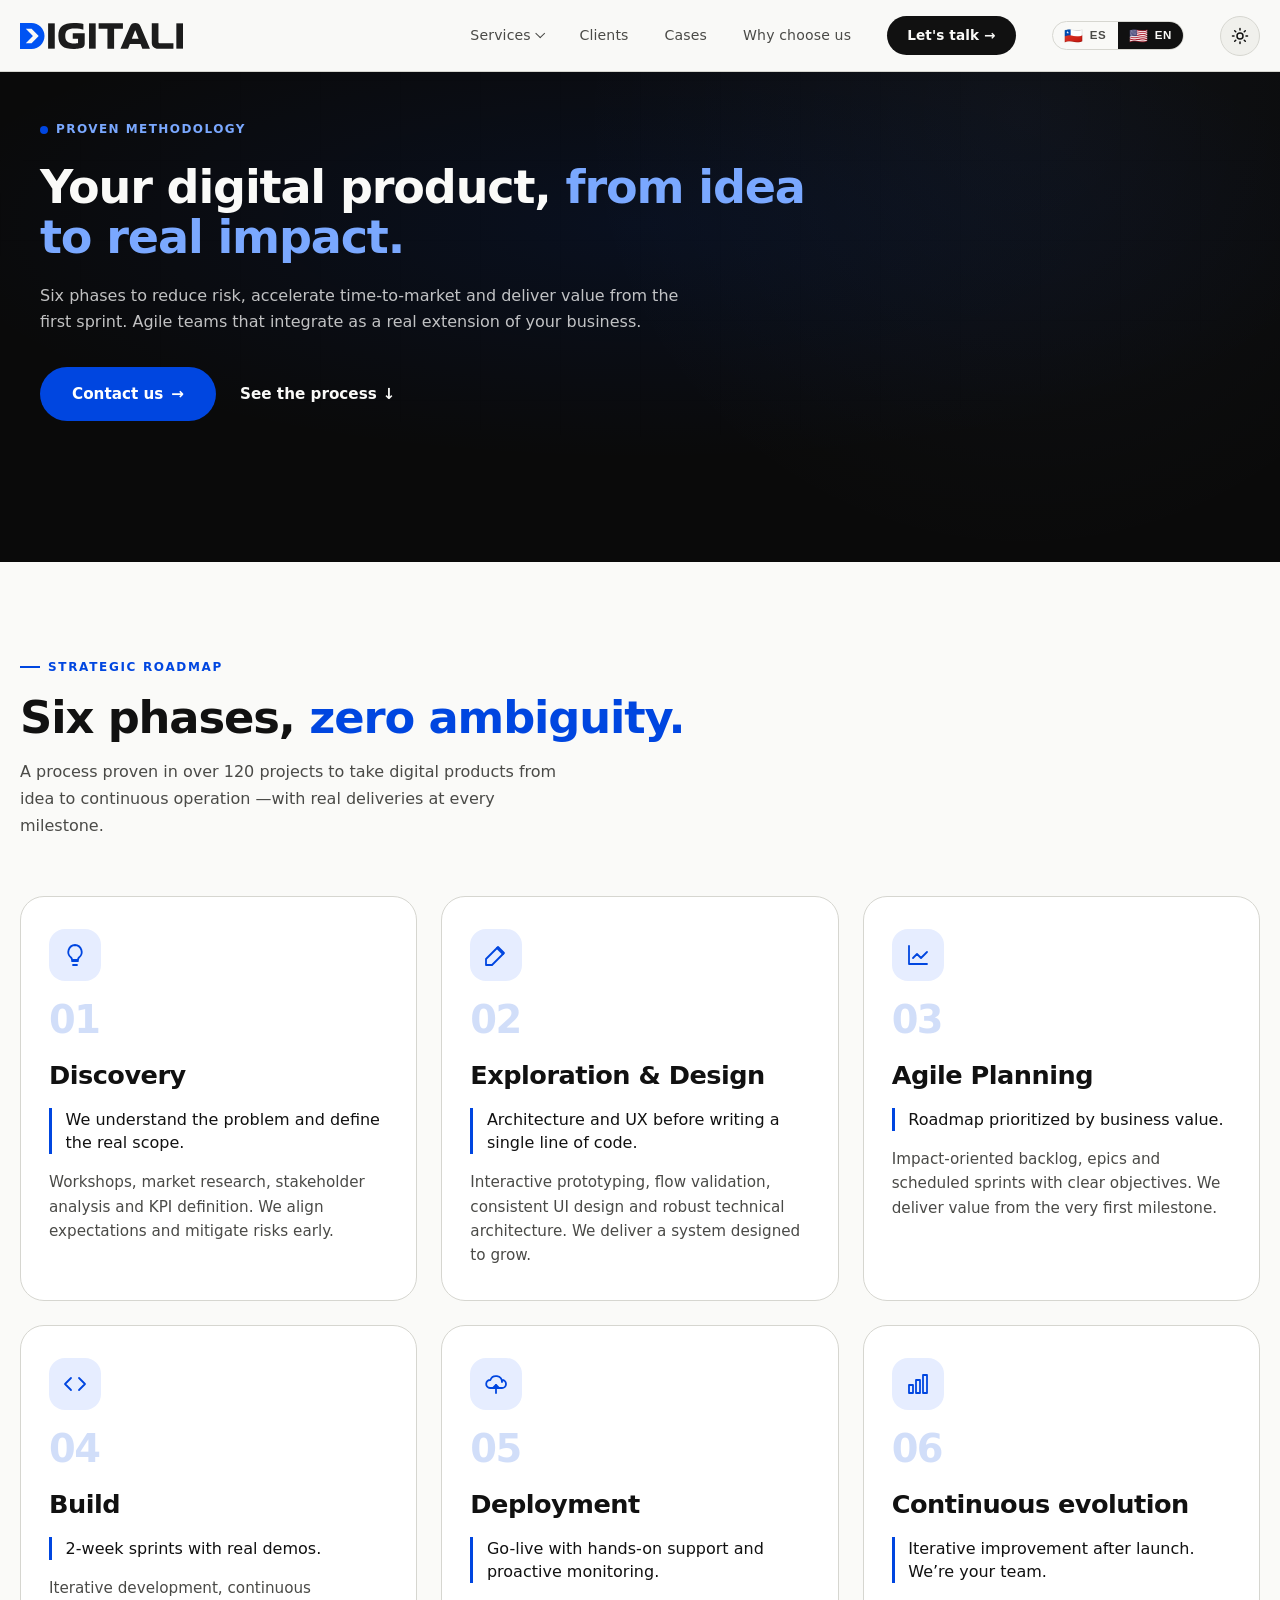
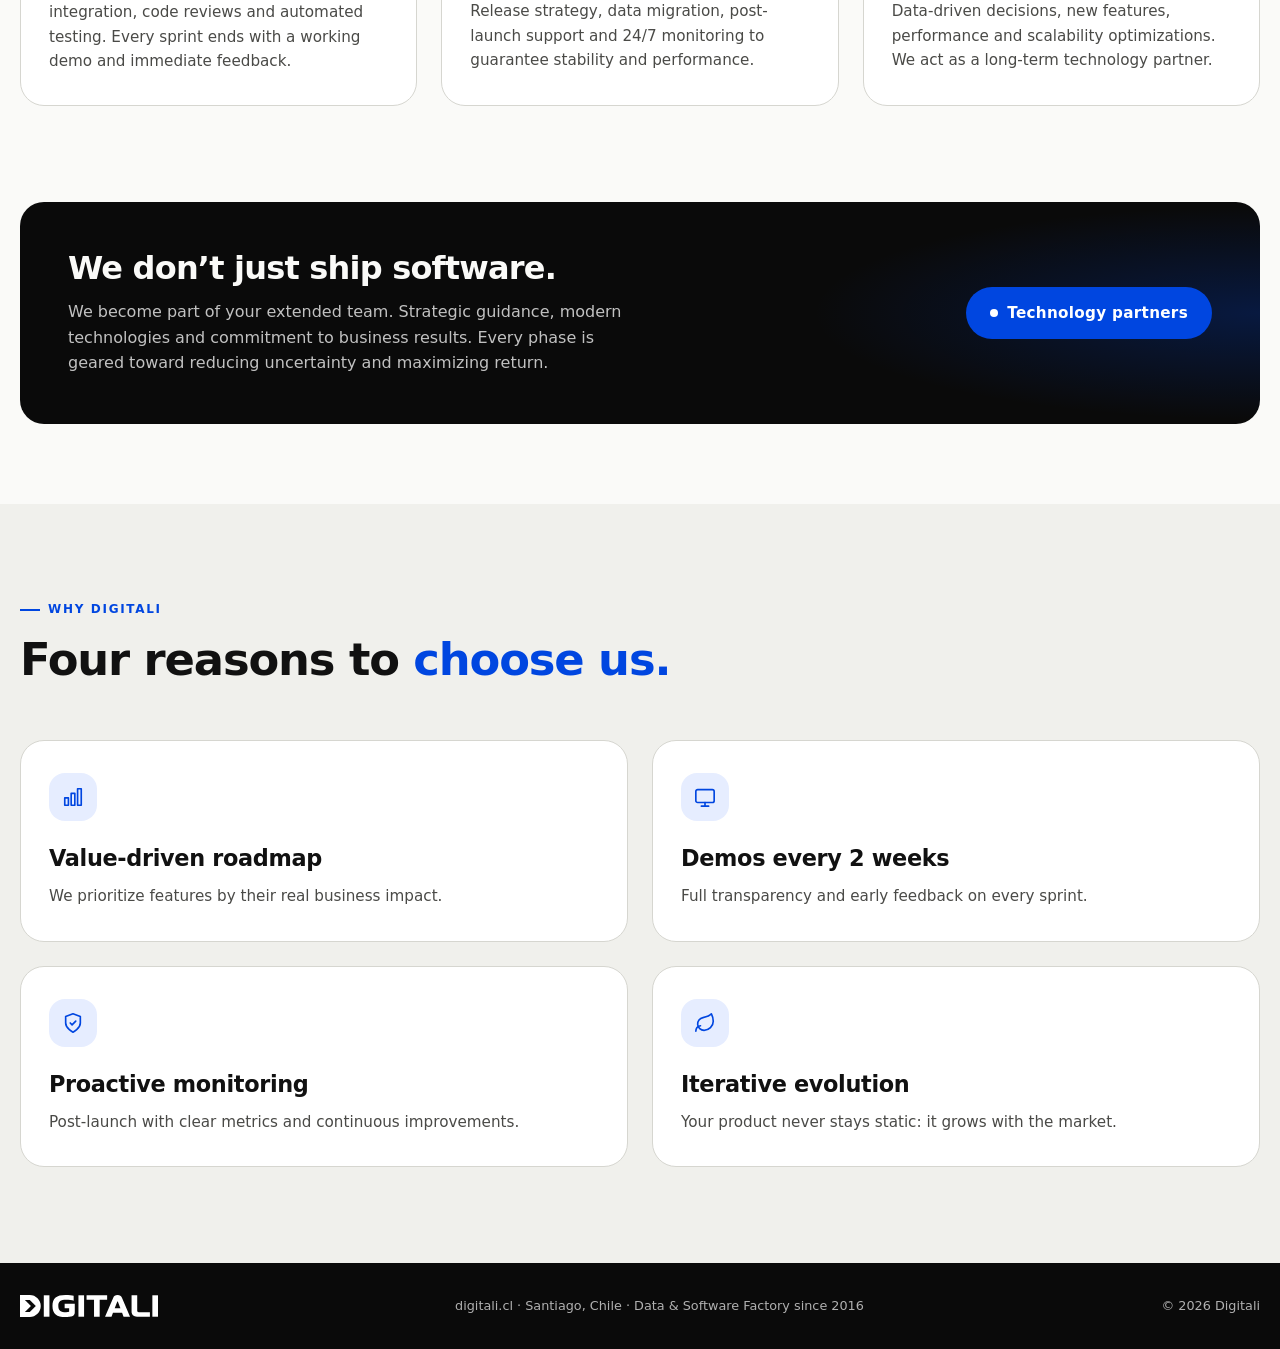
==== commit d6868cd7: "cambio a multi idioma" ====
--- a/how-we-do-it.html
+++ b/how-we-do-it.html
@@ -5,11 +5,11 @@
   <meta charset="UTF-8">
   <meta name="viewport" content="width=device-width, initial-scale=1.0">
 
-  <title>Cómo lo hacemos · Digitali</title>
-  <meta name="description"
+  <title data-i18n="method.meta.title">Cómo lo hacemos · Digitali</title>
+  <meta name="description" data-i18n-attr="content:method.meta.description"
     content="Metodología probada de 6 fases para llevar tu producto digital de la idea al impacto real. Reducimos riesgos, aceleramos time-to-market y entregamos valor desde el primer sprint.">
-  <meta property="og:title" content="Cómo lo hacemos · Digitali">
-  <meta property="og:description"
+  <meta property="og:title" data-i18n-attr="content:method.meta.title" content="Cómo lo hacemos · Digitali">
+  <meta property="og:description" data-i18n-attr="content:method.meta.og_description"
     content="Seis fases para convertir tu idea en un producto digital escalable, centrado en el usuario y alineado con el negocio.">
   <meta property="og:type" content="website">
   <meta property="og:url" content="https://digitali.cl/how-we-do-it.html">
@@ -48,7 +48,7 @@
 
 <body>
 
-  <a href="#main" class="skip-link">Saltar al contenido principal</a>
+  <a href="#main" class="skip-link" data-i18n="skip.main">Saltar al contenido principal</a>
 
   <!-- Shared nav + mobile menu (injected by js/partials.js) -->
   <div data-include="header"></div>
@@ -61,27 +61,27 @@
       <div class="vertical-hero-grid-lines" aria-hidden="true"></div>
 
       <div class="vertical-hero-content">
-        <nav class="vertical-breadcrumb" aria-label="Ruta de navegación">
-          <a href="index.html">Inicio</a>
+        <nav class="vertical-breadcrumb" data-i18n-attr="aria-label:aria.breadcrumb" aria-label="Ruta de navegación">
+          <a href="index.html" data-i18n="vertical.breadcrumb_home">Inicio</a>
           <span class="vertical-breadcrumb-sep" aria-hidden="true">/</span>
-          <span class="vertical-breadcrumb-current" aria-current="page">Cómo lo hacemos</span>
+          <span class="vertical-breadcrumb-current" aria-current="page" data-i18n="method.breadcrumb_current">Cómo lo hacemos</span>
         </nav>
 
         <div class="vertical-banner-main">
           <span class="vertical-tag">
             <span class="vertical-tag-dot" aria-hidden="true"></span>
-            Metodología probada
+            <span data-i18n="method.tag">Metodología probada</span>
           </span>
-          <h1 id="vertical-hero-title" class="vertical-hero-title">
+          <h1 id="vertical-hero-title" class="vertical-hero-title" data-i18n-html="method.title">
             Tu producto digital, <em>de la idea al impacto real.</em>
           </h1>
-          <p class="vertical-hero-sub">
+          <p class="vertical-hero-sub" data-i18n="method.sub">
             Seis fases para reducir riesgos, acelerar el time-to-market y entregar valor desde el
             primer sprint. Equipos ágiles que se integran como extensión real de tu negocio.
           </p>
           <div class="vertical-hero-actions">
-            <a href="index.html#cta" class="btn-primary">Contáctanos<span aria-hidden="true"> →</span></a>
-            <a href="#method-process" class="btn-ghost">Ver proceso<span aria-hidden="true"> ↓</span></a>
+            <a href="index.html#cta" class="btn-primary"><span data-i18n="vertical.cta_contact">Contáctanos</span><span aria-hidden="true"> →</span></a>
+            <a href="#method-process" class="btn-ghost"><span data-i18n="method.cta_process">Ver proceso</span><span aria-hidden="true"> ↓</span></a>
           </div>
         </div>
       </div>
@@ -89,26 +89,26 @@
 
     <!-- PROCESS · 6 fases -->
     <section id="method-process" aria-labelledby="method-process-title">
-      <div class="method-section-header">
-        <div class="section-eyebrow">Hoja de ruta estratégica</div>
-        <h2 id="method-process-title" class="section-title">Seis fases, <em>cero ambigüedad.</em></h2>
-        <p class="section-sub">Un proceso probado en más de 120 proyectos para llevar productos digitales desde la idea hasta operación continua —con entregas reales en cada hito.</p>
-      </div>
-
-      <div class="method-process-grid">
-        <article class="method-process-card">
+      <div class="vertical-section-header">
+        <div class="section-eyebrow" data-i18n="method.process_eyebrow">Hoja de ruta estratégica</div>
+        <h2 id="method-process-title" class="section-title" data-i18n-html="method.process_title">Seis fases, <em>cero ambigüedad.</em></h2>
+        <p class="section-sub" data-i18n="method.process_sub">Un proceso probado en más de 120 proyectos para llevar productos digitales desde la idea hasta operación continua —con entregas reales en cada hito.</p>
+      </div>
+
+      <ol class="method-process-grid">
+        <li class="method-process-card">
           <div class="method-process-icon" aria-hidden="true">
             <svg viewBox="0 0 24 24" fill="none" stroke="currentColor" stroke-width="1.8" stroke-linecap="round" stroke-linejoin="round">
               <path d="M9 18h6M10 22h4M12 2a7 7 0 0 0-4 12.5c.7.6 1 1.5 1 2.5h6c0-1 .3-1.9 1-2.5A7 7 0 0 0 12 2z"/>
             </svg>
           </div>
           <div class="method-process-num">01</div>
-          <h3 class="method-process-title">Descubrimiento</h3>
-          <p class="method-process-desc">Entendemos el problema y definimos el alcance real.</p>
-          <p class="method-process-detail">Workshops, research de mercado, análisis de stakeholders y definición de KPIs. Alineamos expectativas y mitigamos riesgos temprano.</p>
-        </article>
-
-        <article class="method-process-card">
+          <h3 class="method-process-title" data-i18n="method.step.1.name">Descubrimiento</h3>
+          <p class="method-process-desc" data-i18n="method.step.1.desc">Entendemos el problema y definimos el alcance real.</p>
+          <p class="method-process-detail" data-i18n="method.step.1.detail">Workshops, research de mercado, análisis de stakeholders y definición de KPIs. Alineamos expectativas y mitigamos riesgos temprano.</p>
+        </li>
+
+        <li class="method-process-card">
           <div class="method-process-icon" aria-hidden="true">
             <svg viewBox="0 0 24 24" fill="none" stroke="currentColor" stroke-width="1.8" stroke-linecap="round" stroke-linejoin="round">
               <path d="M14 4l6 6-12 12H2v-6L14 4z"/>
@@ -116,12 +116,12 @@
             </svg>
           </div>
           <div class="method-process-num">02</div>
-          <h3 class="method-process-title">Exploración &amp; Diseño</h3>
-          <p class="method-process-desc">Arquitectura y UX antes de escribir una línea de código.</p>
-          <p class="method-process-detail">Prototipado interactivo, validación de flujos, diseño UI consistente y arquitectura técnica robusta. Entregamos un sistema diseñado para crecer.</p>
-        </article>
-
-        <article class="method-process-card">
+          <h3 class="method-process-title" data-i18n="method.step.2.name">Exploración &amp; Diseño</h3>
+          <p class="method-process-desc" data-i18n="method.step.2.desc">Arquitectura y UX antes de escribir una línea de código.</p>
+          <p class="method-process-detail" data-i18n="method.step.2.detail">Prototipado interactivo, validación de flujos, diseño UI consistente y arquitectura técnica robusta. Entregamos un sistema diseñado para crecer.</p>
+        </li>
+
+        <li class="method-process-card">
           <div class="method-process-icon" aria-hidden="true">
             <svg viewBox="0 0 24 24" fill="none" stroke="currentColor" stroke-width="1.8" stroke-linecap="round" stroke-linejoin="round">
               <path d="M3 3v18h18"/>
@@ -129,12 +129,12 @@
             </svg>
           </div>
           <div class="method-process-num">03</div>
-          <h3 class="method-process-title">Planificación Ágil</h3>
-          <p class="method-process-desc">Roadmap priorizado por valor de negocio.</p>
-          <p class="method-process-detail">Backlog orientado a impacto, épicas y sprints calendarizados con objetivos claros. Entregamos valor desde el primer hito.</p>
-        </article>
-
-        <article class="method-process-card">
+          <h3 class="method-process-title" data-i18n="method.step.3.name">Planificación Ágil</h3>
+          <p class="method-process-desc" data-i18n="method.step.3.desc">Roadmap priorizado por valor de negocio.</p>
+          <p class="method-process-detail" data-i18n="method.step.3.detail">Backlog orientado a impacto, épicas y sprints calendarizados con objetivos claros. Entregamos valor desde el primer hito.</p>
+        </li>
+
+        <li class="method-process-card">
           <div class="method-process-icon" aria-hidden="true">
             <svg viewBox="0 0 24 24" fill="none" stroke="currentColor" stroke-width="1.8" stroke-linecap="round" stroke-linejoin="round">
               <polyline points="16 18 22 12 16 6"/>
@@ -142,12 +142,12 @@
             </svg>
           </div>
           <div class="method-process-num">04</div>
-          <h3 class="method-process-title">Construcción</h3>
-          <p class="method-process-desc">Sprints de 2 semanas con demos reales.</p>
-          <p class="method-process-detail">Desarrollo iterativo, integración continua, code reviews y testing automatizado. Cada sprint termina con una demo funcional y feedback inmediato.</p>
-        </article>
-
-        <article class="method-process-card">
+          <h3 class="method-process-title" data-i18n="method.step.4.name">Construcción</h3>
+          <p class="method-process-desc" data-i18n="method.step.4.desc">Sprints de 2 semanas con demos reales.</p>
+          <p class="method-process-detail" data-i18n="method.step.4.detail">Desarrollo iterativo, integración continua, code reviews y testing automatizado. Cada sprint termina con una demo funcional y feedback inmediato.</p>
+        </li>
+
+        <li class="method-process-card">
           <div class="method-process-icon" aria-hidden="true">
             <svg viewBox="0 0 24 24" fill="none" stroke="currentColor" stroke-width="1.8" stroke-linecap="round" stroke-linejoin="round">
               <path d="M18 10a6 6 0 0 0-11.6-2A4 4 0 0 0 6 16h12a4 4 0 0 0 0-8z"/>
@@ -156,12 +156,12 @@
             </svg>
           </div>
           <div class="method-process-num">05</div>
-          <h3 class="method-process-title">Despliegue</h3>
-          <p class="method-process-desc">Go-live con acompañamiento y monitoreo proactivo.</p>
-          <p class="method-process-detail">Estrategia de release, migración de datos, soporte post-lanzamiento y monitoreo 24/7 para garantizar estabilidad y rendimiento.</p>
-        </article>
-
-        <article class="method-process-card">
+          <h3 class="method-process-title" data-i18n="method.step.5.name">Despliegue</h3>
+          <p class="method-process-desc" data-i18n="method.step.5.desc">Go-live con acompañamiento y monitoreo proactivo.</p>
+          <p class="method-process-detail" data-i18n="method.step.5.detail">Estrategia de release, migración de datos, soporte post-lanzamiento y monitoreo 24/7 para garantizar estabilidad y rendimiento.</p>
+        </li>
+
+        <li class="method-process-card">
           <div class="method-process-icon" aria-hidden="true">
             <svg viewBox="0 0 24 24" fill="none" stroke="currentColor" stroke-width="1.8" stroke-linecap="round" stroke-linejoin="round">
               <rect x="3" y="13" width="4" height="8"/>
@@ -170,21 +170,21 @@
             </svg>
           </div>
           <div class="method-process-num">06</div>
-          <h3 class="method-process-title">Evolución continua</h3>
-          <p class="method-process-desc">Mejora iterativa post-lanzamiento. Somos tu equipo.</p>
-          <p class="method-process-detail">Data-driven decisions, nuevos features, optimizaciones de performance y escalabilidad. Actuamos como partner tecnológico de largo plazo.</p>
-        </article>
-      </div>
+          <h3 class="method-process-title" data-i18n="method.step.6.name">Evolución continua</h3>
+          <p class="method-process-desc" data-i18n="method.step.6.desc">Mejora iterativa post-lanzamiento. Somos tu equipo.</p>
+          <p class="method-process-detail" data-i18n="method.step.6.detail">Data-driven decisions, nuevos features, optimizaciones de performance y escalabilidad. Actuamos como partner tecnológico de largo plazo.</p>
+        </li>
+      </ol>
     </section>
 
     <!-- PARTNERS / EXTENDED TEAM -->
     <section id="method-partners" aria-labelledby="method-partners-title">
       <div class="method-partners-card">
         <div class="method-partners-text">
-          <h2 id="method-partners-title" class="method-partners-title">
+          <h2 id="method-partners-title" class="method-partners-title" data-i18n="method.partners_title">
             No solo entregamos software.
           </h2>
-          <p class="method-partners-desc">
+          <p class="method-partners-desc" data-i18n="method.partners_desc">
             Formamos parte de tu equipo extendido. Acompañamiento estratégico, tecnologías modernas y
             compromiso con los resultados de negocio. Cada fase está orientada a reducir incertidumbre
             y maximizar el retorno.
@@ -192,16 +192,16 @@
         </div>
         <div class="method-partners-badge">
           <span class="method-partners-badge-dot" aria-hidden="true"></span>
-          Partners tecnológicos
+          <span data-i18n="method.partners_badge">Partners tecnológicos</span>
         </div>
       </div>
     </section>
 
     <!-- WHY DIGITALI -->
     <section id="method-why" aria-labelledby="method-why-title">
-      <div class="method-section-header method-section-header--centered">
-        <div class="section-eyebrow">Por qué Digitali</div>
-        <h2 id="method-why-title" class="section-title">Cuatro razones para <em>elegirnos.</em></h2>
+      <div class="vertical-section-header">
+        <div class="section-eyebrow" data-i18n="method.why_eyebrow">Por qué Digitali</div>
+        <h2 id="method-why-title" class="section-title" data-i18n-html="method.why_title">Cuatro razones para <em>elegirnos.</em></h2>
       </div>
 
       <div class="method-why-grid">
@@ -213,8 +213,8 @@
               <rect x="17" y="3" width="4" height="18"/>
             </svg>
           </div>
-          <h3 class="method-why-title-card">Roadmap por valor</h3>
-          <p class="method-why-desc">Priorizamos funcionalidades según impacto real en negocio.</p>
+          <h3 class="method-why-title-card" data-i18n="method.why.1.title">Roadmap por valor</h3>
+          <p class="method-why-desc" data-i18n="method.why.1.desc">Priorizamos funcionalidades según impacto real en negocio.</p>
         </article>
 
         <article class="method-why-card">
@@ -224,8 +224,8 @@
               <path d="M8 22h8M12 18v4"/>
             </svg>
           </div>
-          <h3 class="method-why-title-card">Demos cada 2 semanas</h3>
-          <p class="method-why-desc">Transparencia total y feedback temprano en cada sprint.</p>
+          <h3 class="method-why-title-card" data-i18n="method.why.2.title">Demos cada 2 semanas</h3>
+          <p class="method-why-desc" data-i18n="method.why.2.desc">Transparencia total y feedback temprano en cada sprint.</p>
         </article>
 
         <article class="method-why-card">
@@ -235,8 +235,8 @@
               <path d="M9 12l2 2 4-4"/>
             </svg>
           </div>
-          <h3 class="method-why-title-card">Monitoreo proactivo</h3>
-          <p class="method-why-desc">Post-lanzamiento con métricas claras y mejoras continuas.</p>
+          <h3 class="method-why-title-card" data-i18n="method.why.3.title">Monitoreo proactivo</h3>
+          <p class="method-why-desc" data-i18n="method.why.3.desc">Post-lanzamiento con métricas claras y mejoras continuas.</p>
         </article>
 
         <article class="method-why-card">
@@ -246,8 +246,8 @@
               <path d="M2 21c0-3 1.85-5.36 5.08-6"/>
             </svg>
           </div>
-          <h3 class="method-why-title-card">Evolución iterativa</h3>
-          <p class="method-why-desc">Tu producto nunca queda estático: crece con el mercado.</p>
+          <h3 class="method-why-title-card" data-i18n="method.why.4.title">Evolución iterativa</h3>
+          <p class="method-why-desc" data-i18n="method.why.4.desc">Tu producto nunca queda estático: crece con el mercado.</p>
         </article>
       </div>
     </section>
@@ -258,6 +258,7 @@
   <div data-include="footer"></div>
 
   <script src="js/partials.js"></script>
+  <script src="js/i18n.js"></script>
   <script src="js/script.js"></script>
 </body>
 
--- a/css/tokens.css
+++ b/css/tokens.css
@@ -247,6 +247,6 @@
   /* Layout */
   --nav-h: 72px;
   --container-max: 1400px;
-  --container-gutter: 5vw;
+  --container-gutter: 1.25rem;
   --container-pad: max(var(--container-gutter), calc((100% - var(--container-max)) / 2));
 }
--- a/css/style.css
+++ b/css/style.css
@@ -96,6 +96,235 @@
 .nav-cta:hover {
   background: var(--blue) !important;
   color: var(--white) !important;
+}
+
+/* ── LANGUAGE SWITCHER ── */
+.lang-switch {
+  display: inline-flex;
+  align-items: stretch;
+  border: 1px solid var(--border);
+  border-radius: var(--radius-pill);
+  overflow: hidden;
+  font-family: var(--font-display);
+}
+.lang-switch button {
+  appearance: none;
+  background: transparent;
+  border: none;
+  padding: 0.35rem 0.7rem;
+  font-size: 0.72rem;
+  font-weight: var(--fw-bold);
+  letter-spacing: 0.05em;
+  color: var(--text-secondary);
+  cursor: pointer;
+  display: inline-flex;
+  align-items: center;
+  gap: 0.4rem;
+  transition: background 0.22s var(--ease-smooth), color 0.22s var(--ease-smooth);
+}
+.lang-switch .lang-flag {
+  font-size: 0.95rem;
+  line-height: 1;
+}
+.lang-switch button:hover { color: var(--text-primary); }
+.lang-switch button[aria-pressed="true"] {
+  background: var(--text-primary);
+  color: var(--bg-primary);
+}
+.lang-switch button[aria-pressed="true"]:hover {
+  color: var(--bg-primary);
+}
+
+@media (max-width: 980px) {
+  .nav-links .lang-switch { display: none; }
+}
+
+/* ── SERVICES SUBMENU ── */
+.has-submenu {
+  position: relative;
+  display: inline-flex;
+  align-items: center;
+}
+
+.submenu-trigger {
+  display: inline-flex !important;
+  align-items: center;
+  gap: 0.35rem;
+}
+
+.submenu-chevron {
+  width: 7px;
+  height: 7px;
+  border-right: 1.5px solid currentColor;
+  border-bottom: 1.5px solid currentColor;
+  transform: rotate(45deg) translate(-1px, -2px);
+  transition: transform 0.24s var(--ease-smooth);
+}
+
+.has-submenu:hover .submenu-chevron,
+.has-submenu:focus-within .submenu-chevron {
+  transform: rotate(-135deg) translate(-1px, -2px);
+}
+
+.submenu {
+  position: absolute;
+  top: 100%;
+  left: -0.75rem;
+  margin-top: 0.5rem;
+  list-style: none;
+  padding: 0.5rem;
+  background: var(--bg-tertiary);
+  border: 1px solid var(--border);
+  border-radius: var(--radius-lg);
+  min-width: 280px;
+  display: flex;
+  flex-direction: column;
+  gap: 0.15rem;
+  opacity: 0;
+  visibility: hidden;
+  transform: translateY(-6px);
+  transition: opacity 0.24s var(--ease-smooth), visibility 0.24s, transform 0.24s var(--ease-smooth);
+  box-shadow: 0 16px 40px rgba(0, 0, 0, 0.12);
+  z-index: 50;
+}
+
+.has-submenu:hover .submenu,
+.has-submenu:focus-within .submenu {
+  opacity: 1;
+  visibility: visible;
+  transform: translateY(0);
+}
+
+.submenu li { margin: 0; }
+
+.submenu li a {
+  display: flex !important;
+  flex-direction: column;
+  gap: 0.15rem;
+  padding: 0.7rem 0.85rem;
+  border-radius: var(--radius-md);
+  text-decoration: none;
+  color: var(--text-primary) !important;
+  font-size: var(--fs-base) !important;
+  transition: background 0.2s, color 0.2s;
+}
+.submenu li a:hover {
+  background: var(--blue-soft);
+  color: var(--blue) !important;
+}
+
+.submenu-title {
+  font-weight: var(--fw-semibold);
+  letter-spacing: -0.005em;
+}
+.submenu-desc {
+  font-size: var(--fs-xs);
+  color: var(--text-tertiary);
+  font-weight: var(--fw-regular);
+  line-height: 1.4;
+}
+.submenu li a:hover .submenu-desc {
+  color: color-mix(in srgb, var(--blue) 70%, var(--text-tertiary));
+}
+
+/* Mobile submenu: collapsible accordion under "Servicios" */
+.mobile-has-submenu {
+  display: flex;
+  flex-direction: column;
+  width: 100%;
+}
+
+.mobile-submenu-toggle {
+  appearance: none;
+  display: flex;
+  align-items: center;
+  justify-content: space-between;
+  width: 100%;
+  padding: 1rem 0;
+  background: transparent;
+  border: none;
+  border-bottom: 1px solid var(--border);
+  border-radius: 0;
+  cursor: pointer;
+  color: var(--text-primary);
+  font-family: var(--font-display);
+  font-size: var(--fs-md);
+  font-weight: var(--fw-bold);
+  text-align: left;
+  transition: color 0.36s, padding-left 0.36s;
+}
+.mobile-submenu-toggle:hover,
+.mobile-submenu-toggle:focus,
+.mobile-submenu-toggle:active {
+  color: var(--text-primary);
+  padding-left: 0;
+  background: transparent;
+}
+
+.mobile-submenu-label { line-height: 1.2; }
+
+.mobile-submenu-chevron {
+  width: 9px;
+  height: 9px;
+  border-right: 1.8px solid currentColor;
+  border-bottom: 1.8px solid currentColor;
+  transform: rotate(45deg) translate(-2px, -3px);
+  transition: transform 0.28s var(--ease-smooth);
+  flex-shrink: 0;
+}
+.mobile-has-submenu.open .mobile-submenu-chevron {
+  transform: rotate(-135deg) translate(-2px, -3px);
+}
+
+.mobile-submenu {
+  display: flex;
+  flex-direction: column;
+  padding-left: 1.5rem;
+  overflow: hidden;
+  max-height: 0;
+  opacity: 0;
+  padding-top: 0;
+  padding-bottom: 0;
+  transition:
+    max-height 0.6s var(--ease-smooth),
+    opacity 0.48s var(--ease-smooth),
+    padding 0.6s var(--ease-smooth);
+}
+.mobile-has-submenu.open .mobile-submenu {
+  max-height: 320px;
+  opacity: 1;
+  padding-top: 0.35rem;
+  padding-bottom: 0.5rem;
+}
+
+.mobile-submenu a {
+  font-size: 0.95rem !important;
+  color: var(--text-secondary) !important;
+  padding: 0.55rem 0 !important;
+  border-bottom: none !important;
+  opacity: 0;
+  transform: translateX(-8px);
+  transition:
+    opacity 0.5s var(--ease-smooth),
+    transform 0.5s var(--ease-smooth),
+    color 0.2s;
+}
+.mobile-has-submenu.open .mobile-submenu a {
+  opacity: 1;
+  transform: translateX(0);
+}
+.mobile-has-submenu.open .mobile-submenu a:nth-child(1) { transition-delay: 0.10s; }
+.mobile-has-submenu.open .mobile-submenu a:nth-child(2) { transition-delay: 0.18s; }
+.mobile-has-submenu.open .mobile-submenu a:nth-child(3) { transition-delay: 0.26s; }
+.mobile-has-submenu.open .mobile-submenu a:nth-child(4) { transition-delay: 0.34s; }
+
+.mobile-submenu a:hover {
+  color: var(--blue) !important;
+}
+
+@media (prefers-reduced-motion: reduce) {
+  .mobile-submenu,
+  .mobile-submenu a { transition: none; }
 }
 
 /* ── THEME TOGGLE ── */
@@ -162,25 +391,30 @@
   position: fixed;
   top: var(--nav-h);
   left: 0;
+  right: 0;
+  bottom: 0;
   width: 100%;
-  background: var(--nav-bg);
-  backdrop-filter: blur(12px);
+  background: var(--bg-primary);
   z-index: 99;
   display: flex;
   flex-direction: column;
   padding: 2rem var(--container-pad);
-  border-bottom: 1px solid var(--border);
-  transform: translateY(-100%);
+  overflow-y: auto;
+  -webkit-overflow-scrolling: touch;
+  transform: translateX(100%);
   opacity: 0;
   pointer-events: none;
-  transition: transform 0.4s var(--ease-smooth), opacity 0.36s var(--ease-smooth);
+  transition: transform 0.7s var(--ease-smooth), opacity 0.55s var(--ease-smooth);
 }
 
 .mobile-menu.active {
-  transform: translateY(0);
+  transform: translateX(0);
   opacity: 1;
   pointer-events: all;
-  box-shadow: 0 20px 40px rgba(0, 0, 0, 0.15);
+}
+
+.mobile-menu-links {
+  flex-grow: 1;
 }
 
 .mobile-menu-links {
@@ -205,20 +439,25 @@
   border-bottom: none;
 }
 
+.mobile-menu-langwrap {
+  display: flex;
+  justify-content: center;
+  padding: 1.25rem 0;
+  width: 100%;
+}
+
 .mobile-menu-footer {
   padding-top: 1.5rem;
   border-top: 1px solid var(--border);
   display: flex;
-  align-items: center;
-  justify-content: space-between;
+  align-items: stretch;
   width: 100%;
 }
 
 .mobile-menu-footer .nav-cta {
-  flex-grow: 1;
+  flex: 1;
   text-align: center;
   padding: 0.8rem 1.25rem;
-  width: auto;
   font-size: var(--fs-md)!important;
   text-decoration: none !important;
 }
@@ -2318,9 +2557,9 @@
 
 }
 
-/* Switch to hamburger nav earlier (≤880px) to avoid the cramped state
+/* Switch to hamburger nav earlier (≤980px) to avoid the cramped state
    between ~720–840px where nav-links collide with the logo. */
-@media (max-width: 880px) {
+@media (max-width: 980px) {
   .hamburger {
     display: flex;
   }
@@ -2330,6 +2569,10 @@
   }
 
   .nav-links .nav-cta {
+    display: none;
+  }
+
+  .nav-links .has-submenu {
     display: none;
   }
 }
--- a/css/vertical.css
+++ b/css/vertical.css
@@ -289,6 +289,15 @@
   max-width: 820px;
   margin-bottom: 3.5rem;
 }
+.vertical-section-header--centered {
+  text-align: center;
+  margin-left: auto;
+  margin-right: auto;
+}
+.vertical-section-header--centered .section-sub {
+  margin-left: auto;
+  margin-right: auto;
+}
 
 .vertical-overview-grid {
   display: grid;
--- a/css/how-we-do-it.css
+++ b/css/how-we-do-it.css
@@ -10,32 +10,16 @@
   100% { box-shadow: 0 0 0 0 transparent; }
 }
 
-/* ── SECTION HEADER (shared) ── */
-.method-section-header {
-  max-width: 820px;
-  margin-bottom: 3rem;
-}
-.method-section-header--centered {
-  text-align: center;
-  margin-left: auto;
-  margin-right: auto;
-}
-.method-section-header--centered .section-sub {
-  margin-left: auto;
-  margin-right: auto;
-}
+/* Section wrappers + header now use shared .vertical-overview / .vertical-section-header from vertical.css */
 
 /* ── PROCESS · 6 fases ── */
-#method-process {
-  padding: 6rem var(--container-pad);
-  max-width: var(--container-max);
-  margin: 0 auto;
-}
-
 .method-process-grid {
   display: grid;
   grid-template-columns: repeat(3, 1fr);
   gap: 1.5rem;
+  list-style: none;
+  margin: 0;
+  padding: 0;
 }
 
 .method-process-card {
@@ -103,12 +87,10 @@
   margin: 0;
 }
 
+/* PROCESS section overrides .vertical-overview top padding only if needed; defaults are fine */
+
 /* ── PARTNERS / EXTENDED TEAM ── */
-#method-partners {
-  padding: 0 var(--container-pad) 5rem;
-  max-width: var(--container-max);
-  margin: 0 auto;
-}
+#method-partners { padding-top: 0; padding-bottom: 5rem; }
 
 .method-partners-card {
   display: flex;
@@ -175,17 +157,12 @@
 }
 
 /* ── WHY · 4 razones ── */
-#method-why {
-  padding: 5rem var(--container-pad) 6rem;
-  max-width: var(--container-max);
-  margin: 0 auto;
-  background: var(--bg-secondary);
-}
+#method-why { background: var(--bg-secondary); }
 
 .method-why-grid {
   display: grid;
-  grid-template-columns: repeat(4, 1fr);
-  gap: 1.25rem;
+  grid-template-columns: repeat(2, 1fr);
+  gap: 1.5rem;
 }
 
 .method-why-card {
@@ -235,7 +212,6 @@
 /* ── RESPONSIVE ── */
 @media (max-width: 1024px) {
   .method-process-grid { grid-template-columns: repeat(2, 1fr); }
-  .method-why-grid { grid-template-columns: repeat(2, 1fr); }
   .method-partners-card { padding: 2.5rem 2rem; }
 }
 
@@ -246,8 +222,6 @@
 }
 
 @media (max-width: 480px) {
-  #method-process { padding: 4rem var(--container-pad); }
-  #method-why { padding: 4rem var(--container-pad); }
   .method-process-card { padding: 1.5rem; }
   .method-partners-title { font-size: var(--fs-2xl); }
 }
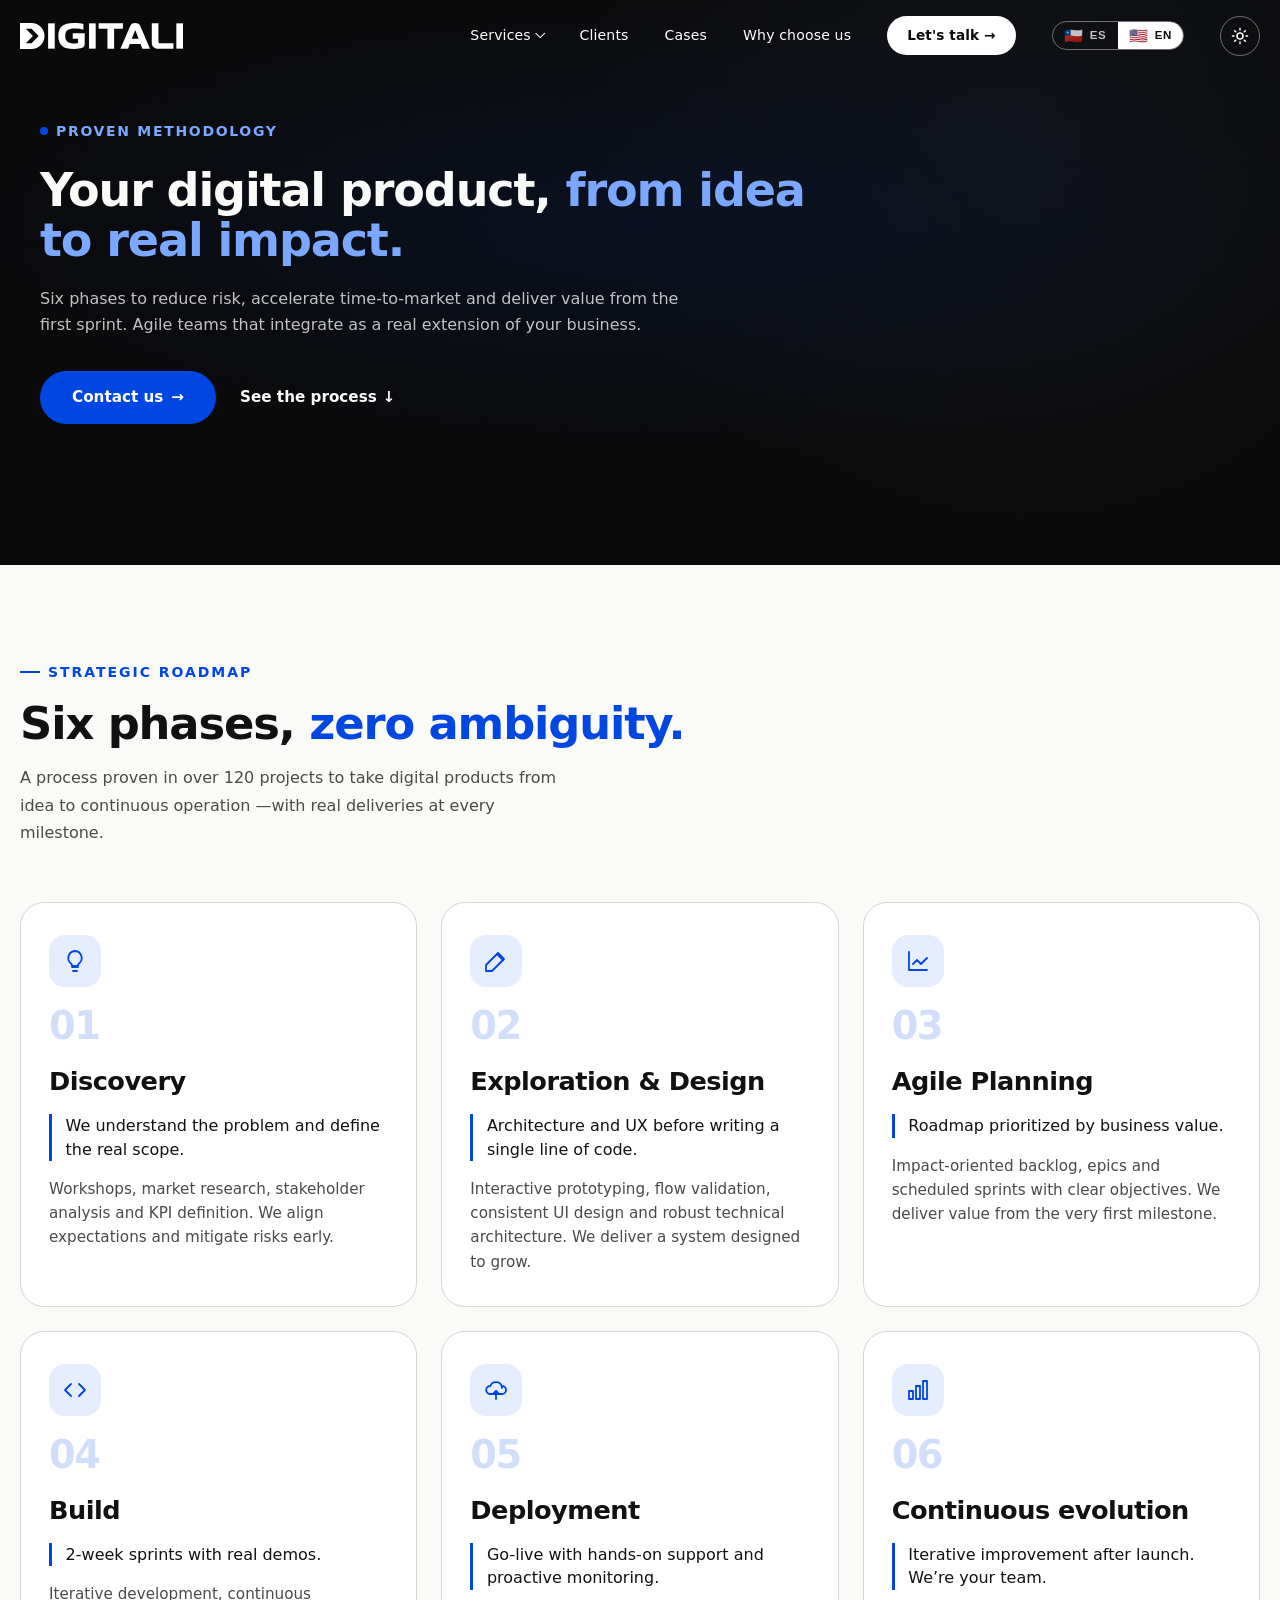
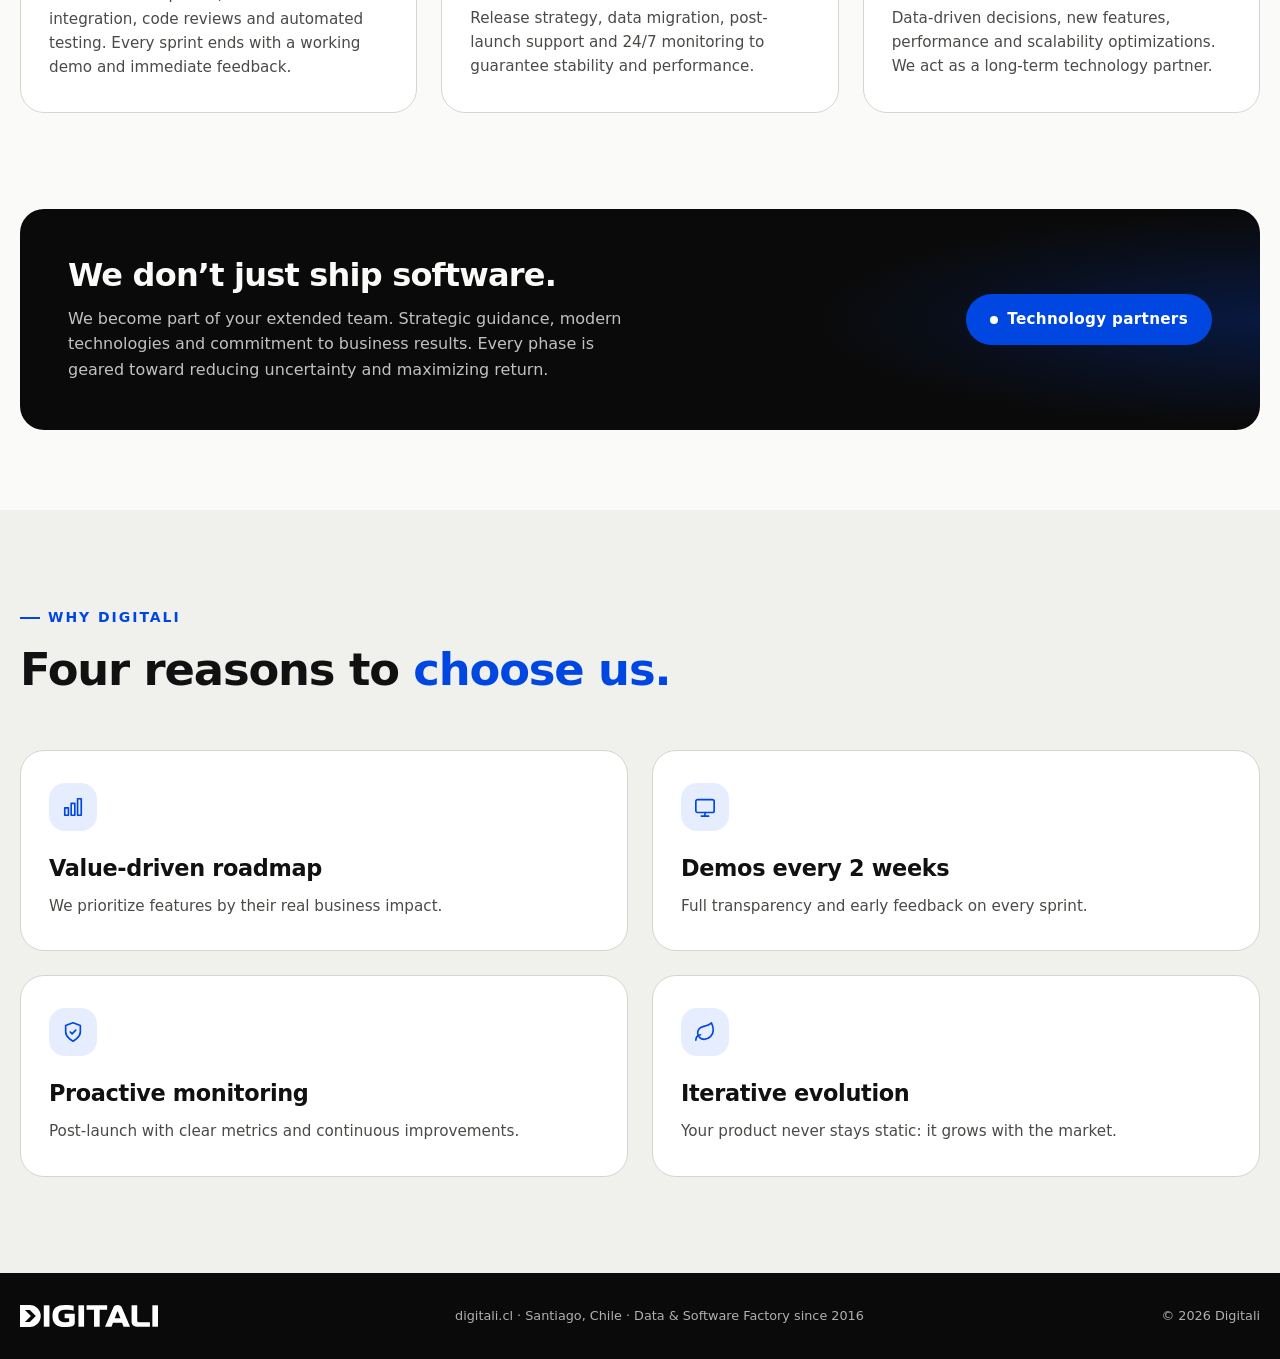
==== commit 5675ef80: "add-changes-bug" ====
--- a/how-we-do-it.html
+++ b/how-we-do-it.html
@@ -61,11 +61,6 @@
       <div class="vertical-hero-grid-lines" aria-hidden="true"></div>
 
       <div class="vertical-hero-content">
-        <nav class="vertical-breadcrumb" data-i18n-attr="aria-label:aria.breadcrumb" aria-label="Ruta de navegación">
-          <a href="index.html" data-i18n="vertical.breadcrumb_home">Inicio</a>
-          <span class="vertical-breadcrumb-sep" aria-hidden="true">/</span>
-          <span class="vertical-breadcrumb-current" aria-current="page" data-i18n="method.breadcrumb_current">Cómo lo hacemos</span>
-        </nav>
 
         <div class="vertical-banner-main">
           <span class="vertical-tag">
--- a/css/tokens.css
+++ b/css/tokens.css
@@ -86,14 +86,14 @@
   --surface-on-inverse-hover: rgba(255, 255, 255, 0.06);
 
   /* Colors · contextual */
-  --nav-bg: rgba(250, 250, 248, 0.94);
+  --nav-bg: rgba(250, 250, 248, 0.55);
 
   /* Shadows */
   --card-shadow: 0 20px 60px rgba(0, 70, 224, 0.08);
   --card-shadow-hover: 0 30px 80px rgba(0, 0, 0, 0.12);
 
   /* Filters */
-  --logo-filter: none;
+  --logo-filter: brightness(0) invert(1);
   --logo-filter-on-dark: brightness(0) invert(1);
   --client-logo-filter: grayscale(1) opacity(0.5);
   --client-logo-filter-hover: grayscale(0) opacity(1);
@@ -140,7 +140,7 @@
   --surface-on-inverse-hover: rgba(255, 255, 255, 0.06);
 
   /* Colors · contextual */
-  --nav-bg: rgba(13, 13, 13, 0.94);
+  --nav-bg: rgba(13, 13, 13, 0.45);
 
   /* Shadows */
   --card-shadow: 0 20px 60px rgba(90, 144, 255, 0.1);
@@ -177,14 +177,15 @@
   --fw-black: 900;
 
   /* Typography · sizes (modular scale) */
-  --fs-3xs: 0.7rem;     /* 11.2px */
-  --fs-2xs: 0.72rem;    /* 11.5px */
-  --fs-xs: 0.75rem;     /* 12px   */
-  --fs-sm: 0.78rem;     /* 12.5px */
-  --fs-base-sm: 0.82rem;/* 13.1px */
+  --fs-3xs: 0.875rem;   /* 14px (clamped min) */
+  --fs-2xs: 0.875rem;   /* 14px (clamped min) */
+  --fs-xs: 0.875rem;    /* 14px (clamped min) */
+  --fs-sm: 0.875rem;    /* 14px (clamped min) */
+  --fs-base-sm: 0.875rem;/* 14px (clamped min) */
   --fs-base: 0.95rem;   /* 15.2px */
   --fs-md: 1rem;        /* 16px   */
   --fs-md-lg: 1.05rem;  /* 16.8px */
+  --fs-md-xl: 1.125rem; /* 18px   */
   --fs-lg: 1.4rem;      /* 22.4px */
   --fs-xl: 1.6rem;      /* 25.6px */
   --fs-2xl: 1.8rem;     /* 28.8px */
--- a/css/style.css
+++ b/css/style.css
@@ -44,10 +44,72 @@
   align-items: center;
   justify-content: space-between;
   padding: 0 var(--container-pad);
-  background: var(--nav-bg);
+  background: transparent;
+  border-bottom: 1px solid transparent;
+  transition: background 0.4s var(--ease-smooth), border-color 0.4s var(--ease-smooth), backdrop-filter 0.4s var(--ease-smooth);
+}
+
+/* Estado opaco · siempre activo con .scrolled, y con :hover solo en dispositivos con hover real */
+nav:is(.scrolled, :has(.hamburger.active)) {
+  background: rgba(250, 250, 248, 0.94);
   backdrop-filter: blur(12px);
-  border-bottom: 1px solid var(--border);
-  transition: background 0.4s var(--ease-smooth), border-color 0.4s var(--ease-smooth);
+  -webkit-backdrop-filter: blur(12px);
+  border-bottom-color: var(--border);
+}
+[data-theme="dark"] nav:is(.scrolled, :has(.hamburger.active)) { background: rgba(13, 13, 13, 0.94); }
+/* Cuando el menu hamburguesa está abierto, el nav iguala el fondo opaco del overlay */
+nav:has(.hamburger.active) {
+  background: var(--bg-primary);
+  backdrop-filter: none;
+  -webkit-backdrop-filter: none;
+}
+nav:is(.scrolled, :has(.hamburger.active)) .nav-logo img { filter: none; }
+[data-theme="dark"] nav:is(.scrolled, :has(.hamburger.active)) .nav-logo img { filter: brightness(0) invert(1); }
+nav:is(.scrolled, :has(.hamburger.active)) .nav-links a { color: var(--text-secondary); }
+nav:is(.scrolled, :has(.hamburger.active)) .nav-links a:hover { color: var(--blue); }
+nav:is(.scrolled, :has(.hamburger.active)) .nav-cta { background: var(--text-primary); color: var(--bg-primary) !important; }
+nav:is(.scrolled, :has(.hamburger.active)) .nav-cta:hover { background: var(--blue) !important; color: var(--white) !important; }
+nav:is(.scrolled, :has(.hamburger.active)) .theme-toggle {
+  background: var(--bg-tertiary);
+  border-color: var(--border);
+  color: var(--text-primary);
+}
+nav:is(.scrolled, :has(.hamburger.active)) .theme-toggle:hover { border-color: var(--blue); }
+nav:is(.scrolled, :has(.hamburger.active)) .lang-switch { border-color: var(--border); }
+nav:is(.scrolled, :has(.hamburger.active)) .lang-switch button { color: var(--text-secondary); }
+nav:is(.scrolled, :has(.hamburger.active)) .lang-switch button:hover { color: var(--text-primary); }
+nav:is(.scrolled, :has(.hamburger.active)) .lang-switch button[aria-pressed="true"] {
+  background: var(--text-primary);
+  color: var(--bg-primary);
+}
+
+@media (hover: hover) and (pointer: fine) {
+  nav:hover {
+    background: rgba(250, 250, 248, 0.94);
+    backdrop-filter: blur(12px);
+    -webkit-backdrop-filter: blur(12px);
+    border-bottom-color: var(--border);
+  }
+  [data-theme="dark"] nav:hover { background: rgba(13, 13, 13, 0.94); }
+  nav:hover .nav-logo img { filter: none; }
+  [data-theme="dark"] nav:hover .nav-logo img { filter: brightness(0) invert(1); }
+  nav:hover .nav-links a { color: var(--text-secondary); }
+  nav:hover .nav-links a:hover { color: var(--blue); }
+  nav:hover .nav-cta { background: var(--text-primary); color: var(--bg-primary) !important; }
+  nav:hover .nav-cta:hover { background: var(--blue) !important; color: var(--white) !important; }
+  nav:hover .theme-toggle {
+    background: var(--bg-tertiary);
+    border-color: var(--border);
+    color: var(--text-primary);
+  }
+  nav:hover .theme-toggle:hover { border-color: var(--blue); }
+  nav:hover .lang-switch { border-color: var(--border); }
+  nav:hover .lang-switch button { color: var(--text-secondary); }
+  nav:hover .lang-switch button:hover { color: var(--text-primary); }
+  nav:hover .lang-switch button[aria-pressed="true"] {
+    background: var(--text-primary);
+    color: var(--bg-primary);
+  }
 }
 
 .nav-logo {
@@ -73,19 +135,37 @@
 .nav-links a {
   font-size: 0.88rem;
   font-weight: var(--fw-medium);
-  color: var(--text-secondary);
+  color: var(--white);
   text-decoration: none;
   letter-spacing: 0.01em;
   transition: color 0.32s;
+  position: relative;
+}
+
+.nav-links a:not(.nav-cta)::after {
+  content: '';
+  position: absolute;
+  left: 0;
+  right: 0;
+  bottom: -6px;
+  height: 2px;
+  background: currentColor;
+  transform: scaleX(0);
+  transform-origin: left center;
+  transition: transform 0.32s var(--ease-smooth);
+}
+.nav-links a:not(.nav-cta):hover::after,
+.nav-links a:not(.nav-cta):focus-visible::after {
+  transform: scaleX(1);
 }
 
 .nav-links a:hover {
-  color: var(--blue);
+  color: var(--blue-on-dark);
 }
 
 .nav-cta {
-  background: var(--text-primary);
-  color: var(--bg-primary) !important;
+  background: var(--white);
+  color: #0A0A0A !important;
   padding: 0.55rem 1.25rem;
   border-radius: var(--radius-pill);
   font-size: 0.85rem !important;
@@ -102,7 +182,7 @@
 .lang-switch {
   display: inline-flex;
   align-items: stretch;
-  border: 1px solid var(--border);
+  border: 1px solid color-mix(in srgb, var(--white) 40%, transparent);
   border-radius: var(--radius-pill);
   overflow: hidden;
   font-family: var(--font-display);
@@ -115,7 +195,7 @@
   font-size: 0.72rem;
   font-weight: var(--fw-bold);
   letter-spacing: 0.05em;
-  color: var(--text-secondary);
+  color: color-mix(in srgb, var(--white) 75%, transparent);
   cursor: pointer;
   display: inline-flex;
   align-items: center;
@@ -126,13 +206,13 @@
   font-size: 0.95rem;
   line-height: 1;
 }
-.lang-switch button:hover { color: var(--text-primary); }
+.lang-switch button:hover { color: var(--white); }
 .lang-switch button[aria-pressed="true"] {
-  background: var(--text-primary);
-  color: var(--bg-primary);
+  background: var(--white);
+  color: #0A0A0A;
 }
 .lang-switch button[aria-pressed="true"]:hover {
-  color: var(--bg-primary);
+  color: #0A0A0A;
 }
 
 @media (max-width: 980px) {
@@ -150,6 +230,23 @@
   display: inline-flex !important;
   align-items: center;
   gap: 0.35rem;
+  position: relative;
+}
+.submenu-trigger::after {
+  content: '';
+  position: absolute;
+  left: 0;
+  right: 0;
+  bottom: -6px;
+  height: 2px;
+  background: currentColor;
+  transform: scaleX(0);
+  transform-origin: left center;
+  transition: transform 0.32s var(--ease-smooth);
+}
+.has-submenu:hover .submenu-trigger::after,
+.has-submenu:focus-within .submenu-trigger::after {
+  transform: scaleX(1);
 }
 
 .submenu-chevron {
@@ -240,7 +337,8 @@
   align-items: center;
   justify-content: space-between;
   width: 100%;
-  padding: 1rem 0;
+  min-height: 64px;
+  padding: 0.5rem 0;
   background: transparent;
   border: none;
   border-bottom: 1px solid var(--border);
@@ -264,16 +362,26 @@
 .mobile-submenu-label { line-height: 1.2; }
 
 .mobile-submenu-chevron {
+  width: 40px;
+  height: 40px;
+  position: relative;
+  display: inline-block;
+  flex-shrink: 0;
+}
+.mobile-submenu-chevron::before {
+  content: '';
+  position: absolute;
+  top: 50%;
+  left: 50%;
   width: 9px;
   height: 9px;
   border-right: 1.8px solid currentColor;
   border-bottom: 1.8px solid currentColor;
-  transform: rotate(45deg) translate(-2px, -3px);
+  transform: translate(-50%, -75%) rotate(45deg);
   transition: transform 0.28s var(--ease-smooth);
-  flex-shrink: 0;
-}
-.mobile-has-submenu.open .mobile-submenu-chevron {
-  transform: rotate(-135deg) translate(-2px, -3px);
+}
+.mobile-has-submenu.open .mobile-submenu-chevron::before {
+  transform: translate(-50%, -25%) rotate(-135deg);
 }
 
 .mobile-submenu {
@@ -300,8 +408,10 @@
 .mobile-submenu a {
   font-size: 0.95rem !important;
   color: var(--text-secondary) !important;
-  padding: 0.55rem 0 !important;
+  padding: 0 !important;
+  min-height: 48px !important;
   border-bottom: none !important;
+  gap: 0.75rem;
   opacity: 0;
   transform: translateX(-8px);
   transition:
@@ -309,6 +419,15 @@
     transform 0.5s var(--ease-smooth),
     color 0.2s;
 }
+.mobile-submenu a::before {
+  content: '';
+  width: 10px;
+  height: 10px;
+  border-radius: 20%;
+  background: var(--blue);
+  flex-shrink: 0;
+  opacity: 0.8;
+}
 .mobile-has-submenu.open .mobile-submenu a {
   opacity: 1;
   transform: translateX(0);
@@ -332,20 +451,20 @@
   width: 40px;
   height: 40px;
   border-radius: var(--radius-circle);
-  background: var(--bg-secondary);
-  border: 1px solid var(--border);
+  background: transparent;
+  border: 1px solid color-mix(in srgb, var(--white) 40%, transparent);
   display: flex;
   align-items: center;
   justify-content: center;
   cursor: pointer;
   transition: border-color 0.32s, transform 0.4s var(--ease-smooth);
-  color: var(--text-primary);
+  color: var(--white);
   padding: 0;
   flex-shrink: 0;
 }
 
 .theme-toggle:hover {
-  border-color: var(--blue);
+  border-color: var(--white);
   transform: rotate(20deg);
 }
 
@@ -369,8 +488,15 @@
 .hamburger span {
   width: 26px;
   height: 2px;
+  background-color: var(--white);
+  transition: transform 0.36s var(--ease-smooth), opacity 0.36s var(--ease-smooth), background-color 0.36s var(--ease-smooth);
+}
+nav:is(.scrolled, :has(.hamburger.active)) .hamburger span,
+.hamburger.active span {
   background-color: var(--text-primary);
-  transition: transform 0.36s var(--ease-smooth), opacity 0.36s var(--ease-smooth), background-color 0.36s var(--ease-smooth);
+}
+@media (hover: hover) and (pointer: fine) {
+  nav:hover .hamburger span { background-color: var(--text-primary); }
 }
 
 .hamburger.active span:nth-child(1) {
@@ -425,7 +551,10 @@
 
 .mobile-menu-links a {
   width: 100%;
-  padding: 1rem 0;
+  min-height: 64px;
+  padding: 0.5rem 0;
+  display: flex;
+  align-items: center;
   border-bottom: 1px solid var(--border);
   font-family: var(--font-display);
   font-size: var(--fs-md);
@@ -445,6 +574,16 @@
   padding: 1.25rem 0;
   width: 100%;
 }
+.mobile-menu-langwrap .lang-switch { border-color: var(--border); }
+.mobile-menu-langwrap .lang-switch button { color: var(--text-secondary); }
+.mobile-menu-langwrap .lang-switch button:hover { color: var(--text-primary); }
+.mobile-menu-langwrap .lang-switch button[aria-pressed="true"] {
+  background: var(--text-primary);
+  color: var(--bg-primary);
+}
+.mobile-menu-langwrap .lang-switch button[aria-pressed="true"]:hover {
+  color: var(--bg-primary);
+}
 
 .mobile-menu-footer {
   padding-top: 1.5rem;
@@ -460,6 +599,12 @@
   padding: 0.8rem 1.25rem;
   font-size: var(--fs-md)!important;
   text-decoration: none !important;
+  background: var(--text-primary) !important;
+  color: var(--bg-primary) !important;
+}
+.mobile-menu-footer .nav-cta:hover {
+  background: var(--blue) !important;
+  color: var(--white) !important;
 }
 
 .mobile-menu-links a:hover {
@@ -509,12 +654,13 @@
   padding-bottom: 0;
 }
 
-/* Canvas de fondo full-width con bullets animados */
-.hero-canvas {
+/* Video de fondo full-width */
+.hero-video {
   position: absolute;
   inset: 0;
   width: 100%;
   height: 100%;
+  object-fit: cover;
   z-index: 0;
   pointer-events: none;
 }
@@ -635,7 +781,7 @@
 
 .hero-subtitle {
   color: var(--text-on-inverse-faint);
-  max-width: 600px;
+  max-width: 530px;
   line-height: 1.7;
   margin-bottom: 2.5rem;
   font-weight: var(--fw-regular);
--- a/css/vertical.css
+++ b/css/vertical.css
@@ -88,24 +88,6 @@
   flex-direction: column;
   gap: 2.5rem;
 }
-
-/* ── Breadcrumb ── */
-.vertical-breadcrumb {
-  display: flex;
-  align-items: center;
-  gap: 0.6rem;
-  font-size: var(--fs-sm);
-  font-weight: var(--fw-medium);
-  color: var(--text-on-inverse-faint);
-}
-.vertical-breadcrumb a {
-  color: var(--text-on-inverse-faint);
-  text-decoration: none;
-  transition: color 0.32s;
-}
-.vertical-breadcrumb a:hover { color: var(--vertical-accent-soft); }
-.vertical-breadcrumb-sep { opacity: 0.45; }
-.vertical-breadcrumb-current { color: var(--text-on-inverse); }
 
 /* ── Main banner content ── */
 .vertical-banner-main {
@@ -279,11 +261,7 @@
 }
 
 /* ── Overview grid (2×2 cards with accent left border) ── */
-.vertical-overview {
-  padding: 6rem var(--container-pad);
-  max-width: var(--container-max);
-  margin: 0 auto;
-}
+/* Section padding inherited from global `section` rule in style.css. */
 
 .vertical-section-header {
   max-width: 820px;
@@ -373,7 +351,6 @@
   .vertical-hero-content { padding: 2rem var(--container-pad) 2rem; gap: 2rem; }
   .vertical-hero-title { font-size: var(--fs-4xl); }
   .vertical-hero-actions { flex-direction: column; align-items: stretch; }
-  .vertical-overview { padding: 4rem var(--container-pad); }
   .vertical-overview-card { grid-template-columns: 1fr; padding: 1.5rem; }
 }
 
